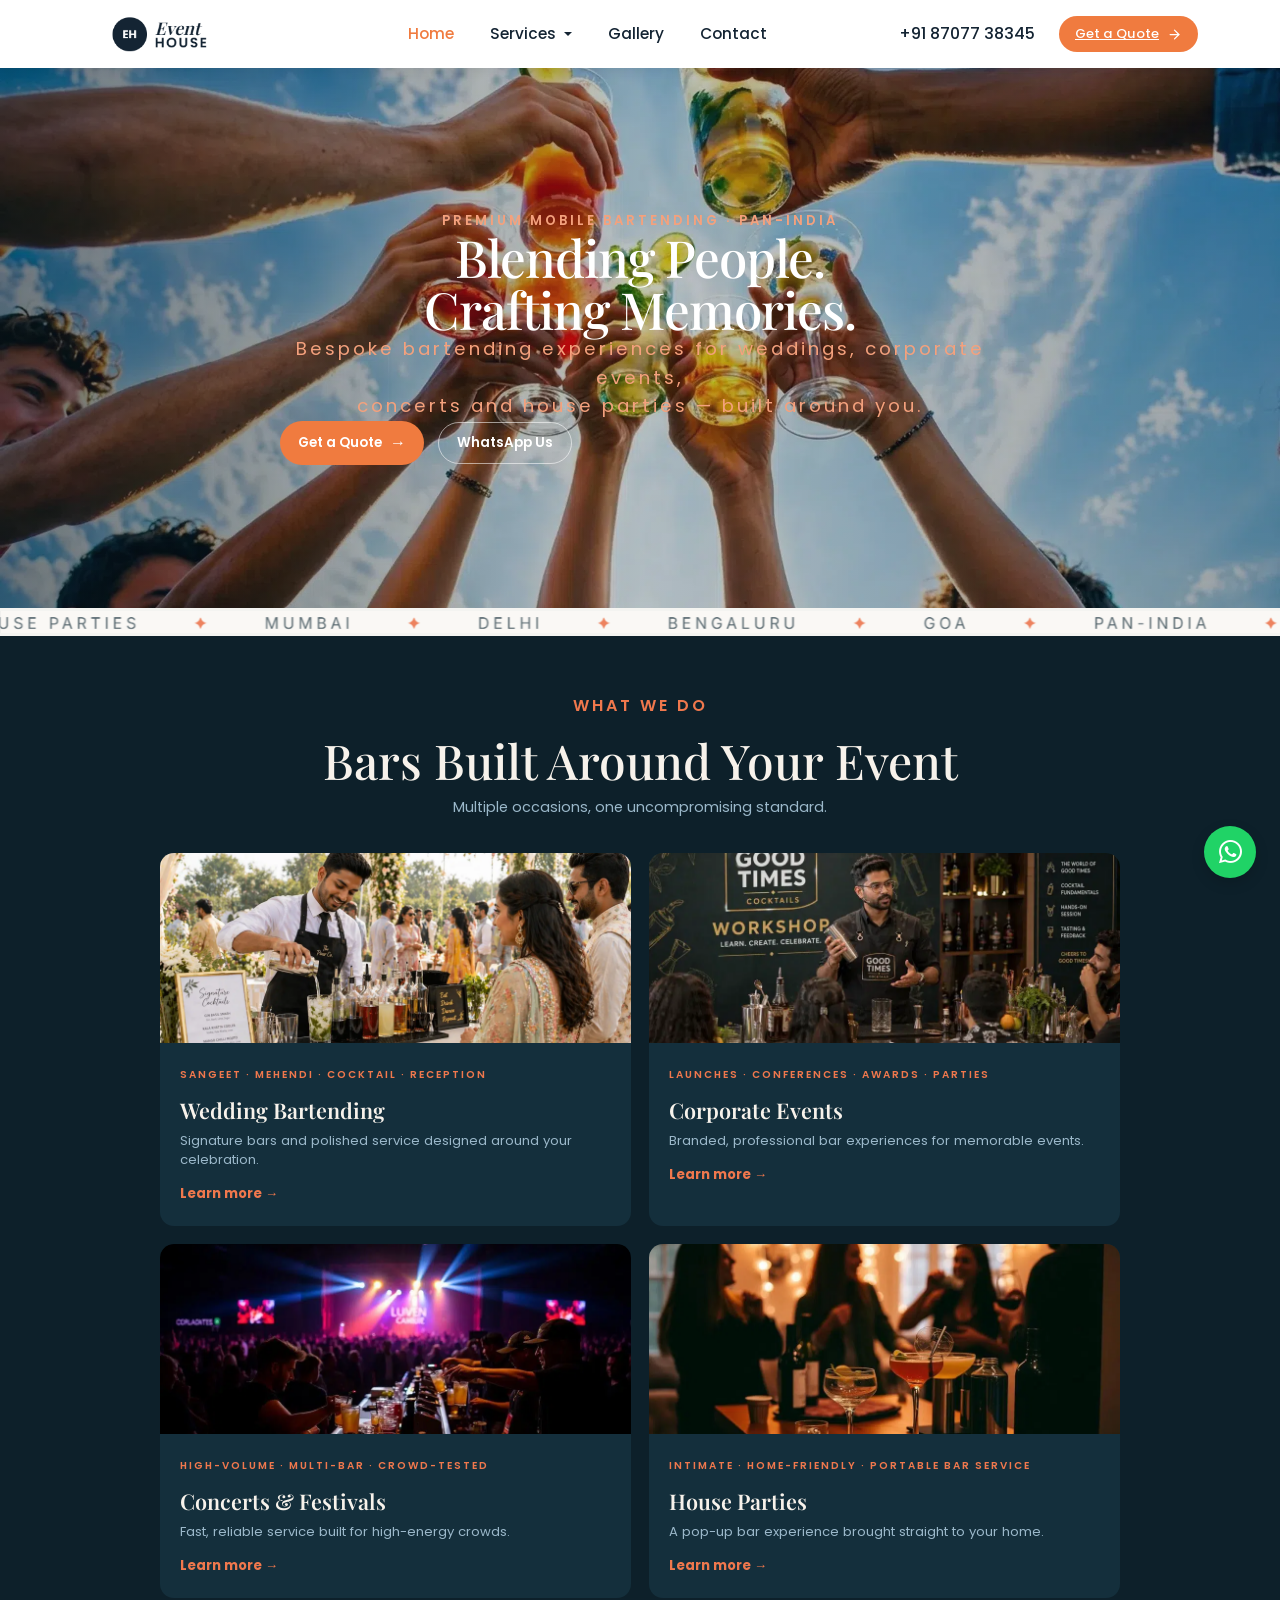
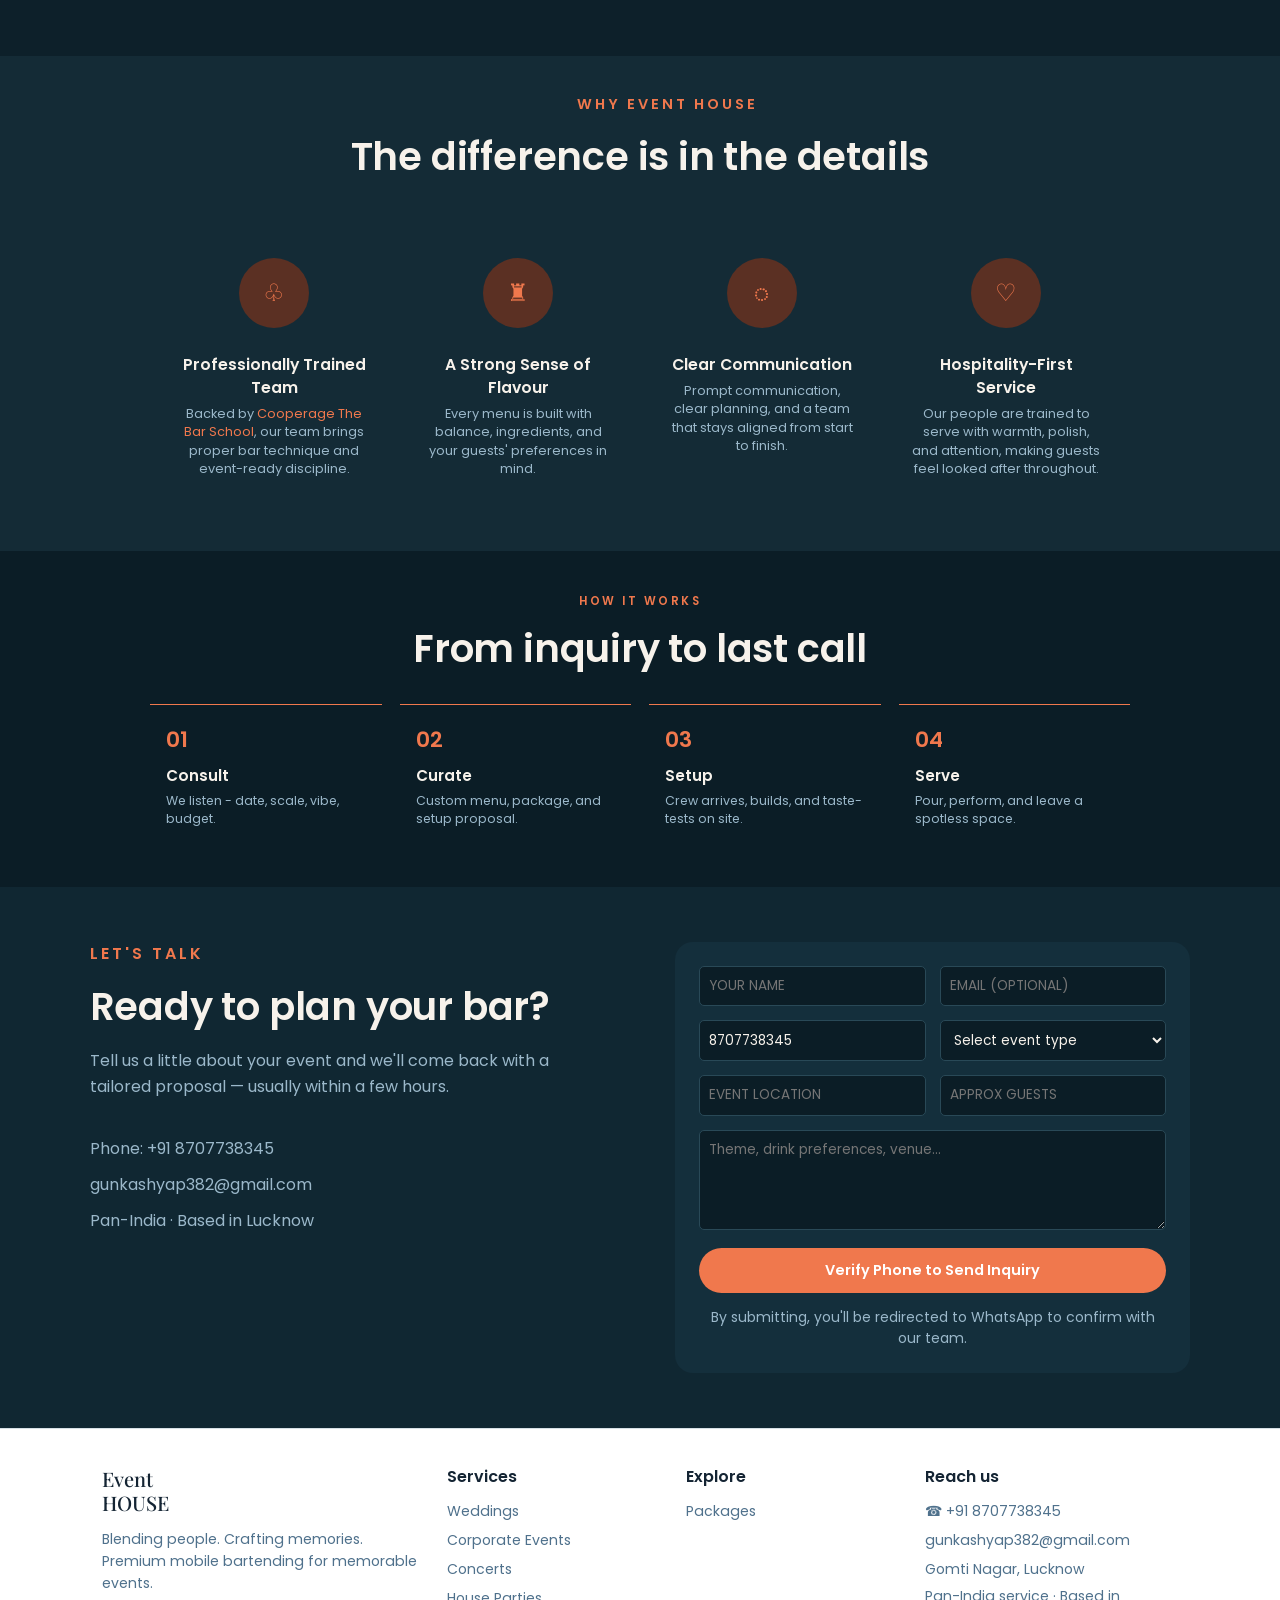
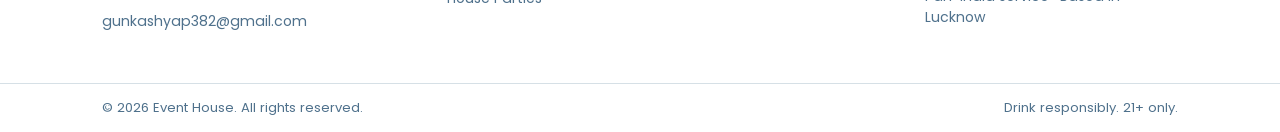
==== index.html @ 81eb00b8 "Event House website with Netlify from" ====
<!DOCTYPE html>
<html lang="en">
<head>
<meta charset="UTF-8">
<meta name="viewport" content="width=device-width, initial-scale=1.0">
<title>Event House - Navbar</title>

<!-- Bootstrap 5 CSS -->
<link href="https://cdnjs.cloudflare.com/ajax/libs/bootstrap/5.3.3/css/bootstrap.min.css" rel="stylesheet">
<!-- Google Fonts: ek italic (Playfair Display) + ek straight (Poppins) -->
<link href="https://fonts.googleapis.com/css2?family=Playfair+Display:ital,wght@1,600&family=Poppins:wght@400;500;600&display=swap" rel="stylesheet">

<!-- Apni CSS file link karein -->
<link rel="stylesheet" href="style.css">
</head>
<body>

<nav class="navbar navbar-expand-lg navbar-light bg-white sticky-top">
  <div class="container">

    <!-- Logo: Event House -->
    <a class="brand-logo" href="#">
      <div class="brand-icon">EH</div>
      <div class="brand-text">
        <span class="word1">Event</span>
        <span class="word2">HOUSE</span>
      </div>
    </a>

    <button class="navbar-toggler" type="button" data-bs-toggle="collapse" data-bs-target="#mainNav">
      <span class="navbar-toggler-icon"></span>
    </button>

    <div class="collapse navbar-collapse" id="mainNav">
      <ul class="navbar-nav mx-auto align-items-lg-center">

        <li class="nav-item">
          <a class="nav-link active-link" href="#">Home</a>
        </li>

        <!-- Services Dropdown -->
        <li class="nav-item dropdown">
          <a class="nav-link dropdown-toggle" href="#" role="button" data-bs-toggle="dropdown">
            Services
          </a>
          <ul class="dropdown-menu">
            <li>
              <a class="dropdown-item" href="weddings.html">
                <span class="title">Weddings</span>
                <span class="sub">Sangeet, Mehendi, Cocktail &amp; Reception bars</span>
              </a>
            </li>
            <li>
              <a class="dropdown-item" href="corporate-events.html">
                <span class="title">Corporate Events</span>
                <span class="sub">Launches, conferences &amp; awards nights</span>
              </a>
            </li>
            <li>
              <a class="dropdown-item" href="concerts.html">
                <span class="title">Concerts &amp; Festivals</span>
                <span class="sub">Multi-bar, high-volume service</span>
              </a>
            </li>
            <li>
              <a class="dropdown-item" href="house-parties.html">
                <span class="title">House Parties</span>
                <span class="sub">Intimate gatherings, home-friendly</span>
              </a>
            </li>
          </ul>
        </li>

    
        <li class="nav-item"><a class="nav-link" href="gallery.html">Gallery</a></li>
        <li class="nav-item"><a class="nav-link" href="contact.html">Contact</a></li>
      </ul>

      <div class="d-flex align-items-center gap-4 mt-3 mt-lg-0">
        <!-- Click to call: number dial hoga -->
        <a href="tel:+918707738345" class="call-btn">
          <span class="icon-circle">
            <svg xmlns="http://www.w3.org/2000/svg" width="16" height="16" viewBox="0 0 24 24" fill="none" stroke="#142433" stroke-width="2" stroke-linecap="round" stroke-linejoin="round">
              <path d="M22 16.92v3a2 2 0 0 1-2.18 2 19.79 19.79 0 0 1-8.63-3.07 19.5 19.5 0 0 1-6-6 19.79 19.79 0 0 1-3.07-8.67A2 2 0 0 1 4.11 2h3a2 2 0 0 1 2 1.72c.127.96.362 1.903.7 2.81a2 2 0 0 1-.45 2.11L8.09 9.91a16 16 0 0 0 6 6l1.27-1.27a2 2 0 0 1 2.11-.45c.907.338 1.85.573 2.81.7A2 2 0 0 1 22 16.92z"/>
            </svg>
          </span>
          <span>+91 87077 38345</span>
        </a>

<a href="contact.html" class="btn-quote">
          Get a Quote
          <svg xmlns="http://www.w3.org/2000/svg" width="15" height="15" viewBox="0 0 24 24" fill="none" stroke="#fff" stroke-width="2" stroke-linecap="round" stroke-linejoin="round">
            <line x1="5" y1="12" x2="19" y2="12"/>
            <polyline points="12 5 19 12 12 19"/>
          </svg>
        </a>
      </div>
    </div>

  </div>
</nav>

<main>
  <section class="hero-section">
    <div class="hero-content">
      <p class="hero-eyebrow">PREMIUM MOBILE BARTENDING · PAN-INDIA</p>
      <h1>Blending People.<br>Crafting Memories.</h1>
      <p class="hero-description">Bespoke bartending experiences for weddings, corporate events,<br class="desktop-break"> concerts and house parties — built around you.</p>
      <div class="hero-actions">
<a href="contact.html" class="hero-btn hero-btn-primary">Get a Quote <span>→</span></a>
        <a href="https://wa.me/918707738345" class="hero-btn hero-btn-secondary">WhatsApp Us</a>
      </div>
    </div>
  </section>
</main>

<style>@keyframes floatingStrip{from{transform:translateX(0)}to{transform:translateX(-35%)}}.uploaded-section{background:#f4f4f1;padding:3px 0;overflow:hidden;white-space:nowrap}.uploaded-section img{display:block;width:max-content;min-width:1700px;height:22px;object-fit:cover;animation:floatingStrip 22s linear infinite}</style>
<section class="why-section"><div class="why-heading"><p>WHY GOODTIMES &amp; CO</p><h2>The difference is in the details</h2></div><div class="why-grid"><div class="why-item"><div class="why-icon">♧</div><h3>Professionally Trained Team</h3><p>Backed by <em>Cooperage The Bar School</em>, our team brings proper bar technique and event-ready discipline.</p></div><div class="why-item"><div class="why-icon">♜</div><h3>A Strong Sense of Flavour</h3><p>Every menu is built with balance, ingredients, and your guests' preferences in mind.</p></div><div class="why-item"><div class="why-icon">◌</div><h3>Clear Communication</h3><p>Prompt communication, clear planning, and a team that stays aligned from start to finish.</p></div><div class="why-item"><div class="why-icon">♡</div><h3>Hospitality-First Service</h3><p>Our people are trained to serve with warmth, polish, and attention, making guests feel looked after throughout.</p></div></div></section>
<section class="uploaded-section"><img src="floating-strip.png" alt="Event locations"></section>
<style>
  .hero-section h1{font-size:clamp(2.6rem,5vw,4.7rem);line-height:1.02;letter-spacing:-1px}
  .section-heading h2{font-size:clamp(2.2rem,4vw,3.4rem);line-height:1.1}
  .service-grid{max-width:960px;gap:22px}
  .service-card img{height:240px}
  .service-copy{padding:20px 22px 24px}
  .service-card h3{font-size:1.55rem;margin:12px 0 8px}
  .service-card p{font-size:.92rem;margin-bottom:12px}
</style>
<style>.services-section{padding:58px 6%}.section-heading{margin-bottom:34px}.section-heading h2{font-size:clamp(2rem,4vw,3rem);margin:12px 0 8px}.section-heading span{font-size:.9rem}.service-grid{max-width:960px;gap:18px}.service-card{border-radius:14px}.service-card:hover{transform:translateY(-5px);box-shadow:0 12px 24px #0005}.service-card img{height:190px}.service-copy{padding:18px 20px 21px}.service-card small{font-size:.64rem;letter-spacing:2px}.service-card h3{font-size:1.35rem;margin:11px 0 7px}.service-card p{font-size:.82rem;line-height:1.45;margin-bottom:12px}.service-card b{font-size:.82rem}@media(max-width:700px){.services-section{padding:44px 6%}.section-heading{margin-bottom:25px}.service-grid{grid-template-columns:1fr;gap:14px}.service-card img{height:150px}.service-copy{padding:16px 18px 18px}.service-card h3{font-size:1.25rem}}</style>

<section class="services-section" id="services">
  <div class="section-heading"><p>WHAT WE DO</p><h2>Bars Built Around Your Event</h2><span>Multiple occasions, one uncompromising standard.</span></div>
  <div class="service-grid">
    <a class="service-card" href="weddings.html"><img src="hero-image-homepage.webp" alt="Wedding bartending"><div class="service-copy"><small>SANGEET · MEHENDI · COCKTAIL · RECEPTION</small><h3>Wedding Bartending</h3><p>Signature bars and polished service designed around your celebration.</p><b>Learn more →</b></div></a>
    <a class="service-card" href="corporate-events.html"><img src="hero-image.webp" alt="Corporate event bartending"><div class="service-copy"><small>LAUNCHES · CONFERENCES · AWARDS · PARTIES</small><h3>Corporate Events</h3><p>Branded, professional bar experiences for memorable events.</p><b>Learn more →</b></div></a>
    <a class="service-card" href="concerts.html"><img src="hero-image-homepage.webp" alt="Concert bartending"><div class="service-copy"><small>HIGH-VOLUME · MULTI-BAR · CROWD-TESTED</small><h3>Concerts &amp; Festivals</h3><p>Fast, reliable service built for high-energy crowds.</p><b>Learn more →</b></div></a>
    <a class="service-card" href="house-parties.html"><img src="hero-image.webp" alt="House party bar"><div class="service-copy"><small>INTIMATE · HOME-FRIENDLY · PORTABLE BAR SERVICE</small><h3>House Parties</h3><p>A pop-up bar experience brought straight to your home.</p><b>Learn more →</b></div></a>
  </div>
</section>

<section class="why-section why-after-cards"><div class="why-heading"><p>WHY GOODTIMES &amp; CO</p><h2>The difference is in the details</h2></div><div class="why-grid"><div class="why-item"><div class="why-icon">♧</div><h3>Professionally Trained Team</h3><p>Backed by <em>Cooperage The Bar School</em>, our team brings proper bar technique and event-ready discipline.</p></div><div class="why-item"><div class="why-icon">♜</div><h3>A Strong Sense of Flavour</h3><p>Every menu is built with balance, ingredients, and your guests' preferences in mind.</p></div><div class="why-item"><div class="why-icon">◌</div><h3>Clear Communication</h3><p>Prompt communication, clear planning, and a team that stays aligned from start to finish.</p></div><div class="why-item"><div class="why-icon">♡</div><h3>Hospitality-First Service</h3><p>Our people are trained to serve with warmth, polish, and attention, making guests feel looked after throughout.</p></div></div></section>
<style>
  .why-section{background:#142b36;color:#f7f2eb;padding:80px 7%}.why-heading{text-align:center}.why-heading p{color:#f0784d;letter-spacing:3px;font-weight:600}.why-heading h2{font:600 clamp(2rem,4vw,3.4rem) 'Playfair Display',serif;margin:18px 0 60px}.why-grid{max-width:1150px;margin:auto;display:grid;grid-template-columns:repeat(4,1fr);gap:30px;text-align:center}.why-icon{width:70px;height:70px;margin:0 auto 25px;border-radius:50%;background:#5b3023;color:#f0784d;display:grid;place-items:center;font-size:28px}.why-item h3{font:600 1.35rem 'Playfair Display',serif}.why-item p{color:#9bb8ca;line-height:1.55}.why-item em{color:#f0784d;font-style:normal}.why-section:first-of-type{display:none}@media(max-width:800px){.why-grid{grid-template-columns:repeat(2,1fr)} }@media(max-width:500px){.why-grid{grid-template-columns:1fr}.why-section{padding:60px 6%}}
</style>
<section class="process-section"><div class="process-heading"><p>HOW IT WORKS</p><h2>From inquiry to last call</h2></div><div class="process-grid"><div class="process-item"><span>01</span><h3>Consult</h3><p>We listen - date, scale, vibe, budget.</p></div><div class="process-item"><span>02</span><h3>Curate</h3><p>Custom menu, package, and setup proposal.</p></div><div class="process-item"><span>03</span><h3>Setup</h3><p>Crew arrives, builds, and taste-tests on site.</p></div><div class="process-item"><span>04</span><h3>Serve</h3><p>Pour, perform, and leave a spotless space.</p></div></div></section>
<section class="plan-section"><div class="plan-copy"><p>LET'S TALK</p><h2>Ready to plan your bar?</h2><span>Tell us a little about your event and we'll come back with a tailored proposal — usually within a few hours.</span><div class="plan-details"><a href="tel:+918707738345">Phone: +91 8707738345</a><a href="mailto:gunkashyao382@gmail.com">Email: gunkashyao382@gmail.com</a><span>Pan-India · Based in Lucknow</span></div></div><form class="plan-form"><div class="plan-fields"><input placeholder="YOUR NAME"><input type="email" placeholder="EMAIL (OPTIONAL)"><input value="8707738345" placeholder="PHONE"><select><option>Select event type</option><option>Wedding</option><option>Corporate Event</option><option>House Party</option></select><input placeholder="EVENT LOCATION"><input placeholder="APPROX GUESTS"><textarea placeholder="Theme, drink preferences, venue..."></textarea></div><button type="button">Verify Phone to Send Inquiry</button><small>By submitting, you'll be redirected to WhatsApp to confirm with our team.</small></form></section>
<style>
.plan-section{background:#102732;color:#f7f2eb;padding:70px 8%;display:grid;grid-template-columns:1fr 1fr;gap:70px}.plan-copy>p{color:#f0784d;letter-spacing:3px;font-weight:600}.plan-copy h2{font:600 clamp(2rem,4vw,3.5rem) 'Poppins',sans-serif;margin:18px 0}.plan-copy>span{display:block;color:#9bb8ca;line-height:1.6;max-width:560px}.plan-details{display:grid;gap:12px;margin-top:38px}.plan-details a,.plan-details span{color:#9bb8ca;text-decoration:none}.plan-form{background:#142f3c;border-radius:18px;padding:32px}.plan-fields{display:grid;grid-template-columns:1fr 1fr;gap:14px}.plan-form input,.plan-form select,.plan-form textarea{width:100%;border:1px solid #294957;background:#0b1d26;color:#f7f2eb;border-radius:5px;padding:12px;font:inherit;font-size:.9rem}.plan-form textarea{grid-column:1/-1;min-height:100px}.plan-form button{width:100%;border:0;border-radius:28px;background:#f0784d;color:#fff;padding:14px;margin-top:18px;font-weight:600}.plan-form small{display:block;text-align:center;color:#9bb8ca;margin-top:14px}@media(max-width:800px){.plan-section{grid-template-columns:1fr;gap:35px;padding:55px 6%}}@media(max-width:500px){.plan-fields{grid-template-columns:1fr}.plan-form textarea{grid-column:auto}}
</style>
<footer class="main-footer"><div><h3>Event<br>HOUSE</h3><p>Blending people. Crafting memories.<br>Premium mobile bartending for memorable events.</p><a href="mailto:gunkashyao382@gmail.com">gunkashyao382@gmail.com</a></div><div><h4>Services</h4><a href="weddings.html">Weddings</a><a href="corporate-events.html">Corporate Events</a><a href="concerts.html">Concerts</a><a href="house-parties.html">House Parties</a></div><div><h4>Explore</h4><a href="index.html#services">Packages</a><a href="contact.html">FAQ</a><a href="contact.html">Contact</a></div><div><h4>Reach us</h4><a href="tel:+918707738345">☎ +91 8707738345</a><a href="mailto:gunkashyao382@gmail.com">✉ gunkashyao382@gmail.com</a><p>Pan-India service · Based in Lucknow</p></div></footer><div class="footer-bottom"><span>© 2026 Event House. All rights reserved.</span><span>Drink responsibly. 21+ only.</span></div>
<style>.main-footer{display:grid;grid-template-columns:1.5fr 1fr 1fr 1.2fr;gap:40px;padding:55px 8%;background:#fff;color:#142433}.main-footer h3,.main-footer h4{font-family:'Playfair Display',serif;margin:0 0 14px}.main-footer h3{font-size:1.6rem}.main-footer h4{font-size:1.35rem}.main-footer p{color:#4f718c;line-height:1.55}.main-footer a{display:block;color:#4f718c;text-decoration:none;margin:8px 0}.main-footer a:hover{color:#f0784d}.footer-bottom{display:flex;justify-content:space-between;padding:20px 8%;border-top:1px solid #d6e0e6;background:#fff;color:#4f718c}@media(max-width:700px){.main-footer{grid-template-columns:1fr 1fr;padding:40px 6%}.footer-bottom{display:block;padding:18px 6%}.footer-bottom span{display:block;margin:6px 0}}
</style>
<script>
  const cardImages = ['wedding-cover.webp','coporate-cover.webp','service-concerts.jpg','service-house.jpg'];
  document.querySelectorAll('.service-card img').forEach((image, index) => image.src = cardImages[index]);
  const address = document.querySelector('.main-footer>div:last-child p');
  if (address) { address.style.cursor = 'pointer'; address.title = 'Open in Google Maps'; address.addEventListener('click', () => window.open('https://www.google.com/maps/search/?api=1&query=Gomti+Nagar+Lucknow', '_blank')); }
  document.querySelectorAll('a[href^="mailto:"]').forEach(link => { link.href = 'mailto:gunkashyap382@gmail.com'; link.textContent = 'gunkashyap382@gmail.com'; });
</script>

<!-- Bootstrap JS -->
<script src="https://cdnjs.cloudflare.com/ajax/libs/bootstrap/5.3.3/js/bootstrap.bundle.min.js"></script>

<a class="floating-whatsapp" href="https://wa.me/918707738345" target="_blank" rel="noopener" aria-label="Chat with us on WhatsApp"><i class="bi bi-whatsapp"></i></a>
<style>.why-after-cards{padding:38px 6%!important}.why-after-cards .why-heading{margin-bottom:28px}.why-after-cards .why-heading h2{font-size:clamp(1.8rem,3vw,2.5rem)!important}.why-after-cards .why-grid{max-width:960px;gap:16px}.why-after-cards .why-item{padding:18px}.why-after-cards .why-item h3{font-size:.98rem!important;margin:10px 0 6px}.why-after-cards .why-item p{font-size:.8rem!important;line-height:1.45}.why-after-cards .why-icon{font-size:1.5rem}@media(max-width:700px){.why-after-cards{padding:30px 6%!important}.why-after-cards .why-grid{grid-template-columns:1fr 1fr;gap:12px}}@media(max-width:480px){.why-after-cards .why-grid{grid-template-columns:1fr}}</style>
<style>.process-section{padding:42px 6%!important}.process-heading h2{font-size:clamp(1.7rem,3vw,2.4rem)!important;margin:10px 0 32px!important}.process-heading p{font-size:.72rem!important;letter-spacing:2.5px}.process-grid{max-width:980px;gap:18px}.process-item{padding:18px 16px;border-top-width:1px}.process-item span{font-size:1.35rem}.process-item h3{font-size:.95rem;margin:8px 0 5px}.process-item p{font-size:.78rem;line-height:1.4}@media(max-width:800px){.process-section{padding:36px 6%!important}.process-grid{grid-template-columns:repeat(2,1fr);gap:14px}}@media(max-width:480px){.process-grid{grid-template-columns:1fr}.process-item{padding:15px 14px}}</style>
</body>
</html>
---- style.css ----
@import url("https://cdn.jsdelivr.net/npm/bootstrap-icons@1.13.1/font/bootstrap-icons.min.css");
.floating-whatsapp{position:fixed;right:24px;bottom:22px;z-index:50;width:52px;height:52px;display:flex;align-items:center;justify-content:center;border-radius:50%;background:#20d366;color:#fff;text-decoration:none;font-size:23px;box-shadow:0 5px 14px rgba(0,0,0,.16);transition:transform .2s,background .2s,box-shadow .2s}.floating-whatsapp:hover{background:#16b957;color:#fff;transform:translateY(-2px) scale(1.03);box-shadow:0 8px 17px rgba(0,0,0,.21)}
@media(max-width:600px){.floating-whatsapp{right:16px;bottom:16px;width:44px;height:44px;font-size:19px}}
.hero{height:50vh!important;min-height:320px!important}.hero img{width:100%;height:100%;object-fit:cover}.hero-content h1{font-size:clamp(2rem,4vw,3.4rem)!important}.hero-content span{max-width:620px;font-size:.95rem;line-height:1.5}.hero .btn{padding:10px 18px;margin-top:16px;font-size:.82rem;transition:transform .2s,background .2s,box-shadow .2s}.hero .btn:hover{transform:translateY(-2px)}.hero .primary:hover{background:#d9672c;box-shadow:0 6px 14px #0004}.hero .secondary:hover{background:#fff;color:#142433}
@media(max-width:700px){.hero{height:50vh!important;min-height:290px!important}.hero-content{padding:18px}.hero-content h1{font-size:clamp(1.9rem,9vw,2.6rem)!important}.hero-content span{max-width:340px;font-size:.82rem;line-height:1.4}.hero .btn{padding:9px 14px;font-size:.76rem;margin-top:12px}}
.hero{position:relative;overflow:hidden;color:#fff;background:#09181e}.hero img{display:block;width:100%;height:100%;object-fit:cover;object-position:center}.hero::after{content:"";position:absolute;inset:0;background:#0714188a}.hero-content{position:absolute;z-index:1;inset:0;display:grid;place-content:center;text-align:center;padding:24px}.hero-content h1{margin:10px 0;font:500 clamp(2.2rem,4.5vw,3.7rem) 'Playfair Display',serif}.hero-content p{margin:0;color:#f4a17d;letter-spacing:3px}.hero-content span{display:block;max-width:650px;margin:auto;font-size:1rem;line-height:1.5}.section{padding:50px 6%;scroll-margin-top:76px}.heading{text-align:center;margin-bottom:28px}.heading p{margin:0;color:#f0784d;letter-spacing:3px;font-size:.75rem}.heading h2{margin:8px 0;font:600 clamp(1.7rem,3vw,2.3rem) 'Poppins',sans-serif}.grid{max-width:1060px;margin:auto;display:grid;grid-template-columns:repeat(3,1fr);gap:18px}.card{padding:22px;background:#fff;border:1px solid #d6e0e6;border-radius:14px;transition:transform .2s,box-shadow .2s}.card:hover{transform:translateY(-4px);box-shadow:0 10px 22px #1424331c}.card h3{margin:0 0 12px;font:600 1.1rem 'Poppins',sans-serif}.card strong{font:500 1.5rem 'Poppins',sans-serif}.card li{color:#4f718c;margin:10px 0;font-size:.84rem}.card .enquire{display:block;margin-top:18px;padding:10px;text-align:center;border-radius:50px;background:#142433;color:#fff;font-size:.82rem}.card .enquire:hover{background:#f0784d;color:#fff}.featured{background:#142f3c;color:#fff}.featured li{color:#e0eaed}.featured .enquire{background:#f0784d}.faq{background:#fbfaf8}.faq-list{max-width:880px;margin:auto}.faq-item{border-top:1px solid #d6e0e6}.faq-item:last-child{border-bottom:1px solid #d6e0e6}.question{width:100%;display:flex;justify-content:space-between;padding:15px 0;border:0;background:none;font:500 .9rem 'Poppins',sans-serif;text-align:left;cursor:pointer}.question b{color:#f0784d}.answer{display:none;padding:0 0 14px;color:#4f718c;font-size:.82rem}.faq-item.open .answer{display:block}.inquiry{padding:48px 6%;background:#142f3c;color:#fff;text-align:center}.inquiry h2{margin:8px 0;font:600 clamp(1.8rem,3.5vw,2.5rem) 'Poppins',sans-serif}.inquiry>p{color:#c6d6dc;font-size:.86rem}.form{max-width:860px;margin:24px auto 0;padding:24px;background:#fbfaf8;border-radius:14px;color:#142433;display:grid;grid-template-columns:1fr 1fr;gap:13px;text-align:left}.form label{display:grid;gap:5px;color:#4f718c;font-size:.7rem;letter-spacing:.7px;text-transform:uppercase}.form input,.form select,.form textarea{padding:10px;border:1px solid #d6e0e6;border-radius:5px;font:400 .84rem 'Poppins',sans-serif}.form textarea,.form button,.form small{grid-column:1/-1}.form textarea{min-height:75px}.form button{border:0;border-radius:50px;background:#f0784d;color:#fff;padding:11px;font-weight:600;cursor:pointer}.form button:hover{background:#d9672c}.form small{text-align:center;color:#4f718c;font-size:.7rem}footer{padding:30px 7% 14px;display:grid;grid-template-columns:1.3fr 1fr 1fr 1.2fr;gap:22px;background:#fff;border-top:1px solid #d6e0e6;color:#4f718c;font-size:.8rem}footer h3,footer h4{color:#142433;margin:0 0 8px}footer a{display:block;margin:0 0 6px;color:#4f718c;text-decoration:none}footer a:hover{color:#f0784d}@media(max-width:700px){.grid{grid-template-columns:1fr}.form{grid-template-columns:1fr;padding:18px}.form textarea,.form button,.form small{grid-column:auto}footer{grid-template-columns:1fr 1fr;padding:25px 6% 12px}}@media(max-width:430px){footer{grid-template-columns:1fr}}
:root {
    --orange: #F07B3F;
    --dark: #142433;
    --muted: #6b7280;
}

body {
    font-family: 'Poppins', sans-serif;
    background: #fff;
}

/* ===== Logo ===== */
.brand-logo {
    display: flex;
    align-items: center;
    gap: 10px;
    text-decoration: none;
}

.brand-icon {
    width: 42px;
    height: 42px;
    border-radius: 50%;
    background: var(--dark);
    display: flex;
    align-items: center;
    justify-content: center;
    color: #fff;
    font-family: 'Poppins', sans-serif;
    font-weight: 600;
    font-size: 14px;
}

.brand-text {
    display: flex;
    flex-direction: column;
    line-height: 1.05;
}

.brand-text .word1 {
    font-family: 'Playfair Display', serif;
    font-style: italic;
    font-weight: 600;
    font-size: 1.35rem;
    color: var(--dark);
}

.brand-text .word2 {
    font-family: 'Poppins', sans-serif;
    font-weight: 600;
    font-size: 1.05rem;
    letter-spacing: 2px;
    color: var(--dark);
    margin-top: -2px;
}

/* ===== Navbar ===== */
.navbar {
    padding: 5px 0;
    box-shadow: 0 2px 12px rgba(0, 0, 0, 0.06);
}

.navbar .nav-link {
    color: var(--dark) !important;
    font-weight: 500;
    font-size: 0.96rem;
    padding: 7px 14px !important;
    cursor: pointer;
}

.navbar .nav-link.active-link {
    color: var(--orange) !important;
}

.navbar .nav-link:hover {
    color: var(--orange) !important;
}

/* ===== Dropdown ===== */
.dropdown-menu {
    border: none;
    box-shadow: 0 10px 30px rgba(0, 0, 0, 0.12);
    border-radius: 10px;
    padding: 14px 0;
    margin-top: 6px !important;
}

.dropdown-item {
    padding: 10px 22px;
    cursor: pointer;
    transition: 0.15s ease;
}

.dropdown-item .title {
    font-weight: 600;
    color: var(--dark);
    font-size: 0.96rem;
    display: block;
}

.dropdown-item .sub {
    font-size: 0.8rem;
    color: var(--muted);
    display: block;
}

/* Orange highlight on hover / focus / active - point krne pe orange ho jaye */
.dropdown-item:hover,
.dropdown-item:focus,
.dropdown-item.active {
    background-color: rgba(240, 123, 63, 0.08);
}

.dropdown-item:hover .title,
.dropdown-item:focus .title,
.dropdown-item.active .title {
    color: var(--orange);
}

/* ===== Phone (click to call) ===== */
.call-btn {
    display: flex;
    align-items: center;
    gap: 8px;
    text-decoration: none;
    color: var(--dark);
    font-weight: 500;
    cursor: pointer;
}

.call-btn .icon-circle {
    width: 38px;
    height: 38px;
    border-radius: 50%;
    border: 1.5px solid var(--dark);
    display: flex;
    align-items: center;
    justify-content: center;
    transition: 0.2s ease;
}

.call-btn:hover .icon-circle {
    background: var(--orange);
    border-color: var(--orange);
}

.call-btn:hover .icon-circle svg {
    stroke: #fff;
}

.call-btn:hover {
    color: var(--orange);
}

/* ===== Get a Quote button ===== */
.btn-quote {
    background: var(--orange);
    color: #fff;
    font-weight: 500;
    padding: 10px 22px;
    border-radius: 30px;
    border: none;
    display: flex;
    align-items: center;
    gap: 8px;
    white-space: nowrap;
}

.btn-quote:hover {
    background: #d9672c;
    color: #fff;
}

@media (max-width: 991px) {
    .brand-text .word1 {
        font-size: 1.15rem;
    }
}

.hero-section {
    width: 100%;
    height: 60vh;
    position: relative;
    display: flex;
    align-items: center;
    overflow: hidden;
    color: #fff;
    background: #273d4a url('hero-image-homepage.webp') center/cover no-repeat
}

.hero-section::before {
    content: "";
    position: absolute;
    inset: 0;
    background: linear-gradient(90deg, rgba(8, 25, 35, .58), rgba(8, 25, 35, .25), rgba(8, 25, 35, .4))
}

.hero-content {
    position: relative;
    z-index: 1;
    width: min(100% - 32px, 980px);
    margin: auto;
    padding: 42px 0
}

.hero-eyebrow {
    margin: 0 0 24px;
    font-size: .82rem;
    font-weight: 600;
    letter-spacing: 3px;
    color: rgba(255, 255, 255, .82)
}

.hero-section h1 {
    margin: 0;
    font-family: 'Playfair Display', serif;
    font-size: clamp(3.4rem, 7vw, 6.2rem);
    line-height: .98;
    letter-spacing: -2px
}

.hero-description {
    margin: 28px 0 40px;
    max-width: 720px;
    font-size: 1.15rem;
    line-height: 1.55;
    color: rgba(255, 255, 255, .9)
}

.hero-actions {
    display: flex;
    gap: 14px;
    align-items: center
}

.hero-btn {
    display: inline-flex;
    align-items: center;
    gap: 14px;
    padding: 16px 28px;
    border-radius: 32px;
    text-decoration: none;
    font-weight: 600;
    transition: .2s
}

.hero-btn-primary {
    background: var(--orange);
    color: #fff
}

.hero-btn-primary:hover {
    background: #d9672c;
    color: #fff
}

.hero-btn-secondary {
    border: 1px solid rgba(255, 255, 255, .55);
    color: #fff
}

.hero-btn-secondary:hover {
    background: #fff;
    color: var(--dark)
}

.hero-btn{padding:10px 18px;gap:8px;border-radius:24px;font-size:.84rem}.hero-btn:hover{transform:translateY(-1px);box-shadow:0 6px 14px rgba(0,0,0,.18)}.btn-quote{padding:8px 16px;font-size:.82rem}

@media (max-width:575px) {
    .hero-section {
        height: 100vh
    }

    .hero-section h1 {
        font-size: 3.2rem;
        letter-spacing: -1px
    }

    .hero-description {
        font-size: 1rem
    }

    .desktop-break {
        display: none
    }

    .hero-actions {
        flex-wrap: wrap
    }

    .hero-btn {
        padding: 14px 22px
    }
}

.services-section,
.site-footer {
    background: #0d202a;
    color: #f7f2eb
}

.services-section {
    padding: 90px 7%
}

.section-heading {
    text-align: center;
    margin-bottom: 62px
}

.section-heading p,
.service-card small {
    color: #f0784d;
    letter-spacing: 3px;
    font-weight: 600
}

.section-heading h2 {
    font-family: 'Playfair Display', serif;
    font-size: clamp(2.6rem, 5vw, 4rem);
    margin: 18px 0 12px
}

.section-heading span {
    color: #9bb8ca;
    font-size: 1.1rem
}

.service-grid {
    max-width: 1100px;
    margin: auto;
    display: grid;
    grid-template-columns: repeat(2, 1fr);
    gap: 30px
}

.service-card {
    background: #142f3c;
    border-radius: 20px;
    overflow: hidden;
    text-decoration: none;
    color: inherit;
    transition: transform .25s, box-shadow .25s
}

.service-card:hover {
    transform: translateY(-9px);
    box-shadow: 0 20px 40px #0006;
    color: inherit
}

.service-card img {
    width: 100%;
    height: 300px;
    display: block;
    object-fit: cover
}

.service-copy {
    padding: 28px 30px 32px
}

.service-card small {
    font-size: .75rem
}

.service-card h3 {
    font: 600 1.8rem 'Playfair Display', serif;
    margin: 16px 0 10px
}

.service-card p {
    color: #9bb8ca;
    line-height: 1.6;
    margin-bottom: 18px
}

.service-card b {
    color: #f0784d
}

.site-footer {
    display: flex;
    justify-content: space-between;
    padding: 60px 8%;
    border-top: 1px solid #294350
}

.site-footer h3,
.site-footer h4 {
    font-family: 'Playfair Display', serif;
    font-size: 1.8rem;
    margin: 0 0 15px
}

.site-footer p {
    color: #9bb8ca
}

.site-footer a {
    color: #9bb8ca;
    text-decoration: none
}

.site-footer a:hover {
    color: #f0784d
}

@media(max-width:700px) {
    .service-grid {
        grid-template-columns: 1fr
    }

    .services-section {
        padding: 65px 5%
    }

    .service-card img {
        height: 240px
    }

    .site-footer {
        display: block
    }

    .site-footer>div+div {
        margin-top: 35px
    }
}
.card.featured{background:#142f3c!important;color:#fff!important;border-color:#142f3c!important}.card.featured h3,.card.featured p,.card.featured strong{color:#fff!important}.card.featured li{color:#e0eaed!important}.card.featured .enquire{background:#f0784d!important;color:#fff!important}

/* Corporate page finishing adjustments */
body:has(.corporate-inquiry) .hero-content h1{font-size:clamp(1.8rem,3.2vw,2.7rem)!important;line-height:1.15}
body:has(.corporate-inquiry) .heading h2{font-size:clamp(1.4rem,2.4vw,2rem)!important}
body:has(.corporate-inquiry) .corporate-inquiry{padding:52px 6% 56px!important;margin-top:20px}
body:has(.corporate-inquiry) .corporate-inquiry h2{font-size:clamp(1.65rem,3vw,2.35rem)!important;line-height:1.2}
body:has(.corporate-inquiry) .corporate-inquiry>p:first-child{color:#f0784d!important;letter-spacing:3px;font-weight:600}
body:has(.corporate-inquiry) .hero{height:58vh!important;min-height:360px!important}
body:has(.corporate-inquiry) .card .enquire{transition:background .2s ease,transform .2s ease,box-shadow .2s ease;cursor:pointer}
body:has(.corporate-inquiry) .card .enquire:hover,
body:has(.corporate-inquiry) .card .enquire:focus-visible{background:#f0784d!important;color:#fff;transform:translateY(-2px);box-shadow:0 8px 18px #f0784d55;outline:none}
@media(max-width:700px){body:has(.corporate-inquiry) .hero{height:52vh!important;min-height:320px!important}}
body:has(.corporate-inquiry) footer{padding:24px 7%!important;grid-template-columns:1.35fr 1fr 1fr 1.2fr!important;gap:20px!important;font-size:.82rem!important}
body:has(.corporate-inquiry) footer h3,body:has(.corporate-inquiry) footer h4{font-size:.95rem!important}
body:has(.corporate-inquiry) footer p,body:has(.corporate-inquiry) footer a{line-height:1.45!important;margin-bottom:4px}
@media(max-width:700px){body:has(.corporate-inquiry) footer{grid-template-columns:1fr 1fr!important;padding:22px 6%!important}}
@media(max-width:430px){body:has(.corporate-inquiry) footer{grid-template-columns:1fr!important}}

.contact-info .info-icon{font-size:0}.contact-info .info-icon::before{font-family:"bootstrap-icons";font-size:22px;color:var(--orange)}
.contact-info .info-card:nth-child(1) .info-icon::before{content:"\\f4e7"}.contact-info .info-card:nth-child(2) .info-icon::before{content:"\\f618"}.contact-info .info-card:nth-child(3) .info-icon::before{content:"\\f32f"}.contact-info .info-card:nth-child(4) .info-icon::before{content:"\\f3e8"}
.contact-nav .call-btn,.navbar .call-btn{font-size:0}.contact-nav .call-btn span:last-child,.navbar .call-btn span:last-child{font-size:.9rem}.contact-nav .call-btn .icon-circle,.navbar .call-btn .icon-circle{font-size:0}.contact-nav .call-btn .icon-circle svg,.navbar .call-btn .icon-circle svg{display:none}.contact-nav .call-btn .icon-circle::before,.navbar .call-btn .icon-circle::before{content:"\\f4e7";font-family:"bootstrap-icons";font-size:16px;color:var(--dark)}
.contact-info .info-icon,.contact-nav .call-btn .icon-circle,.navbar .call-btn .icon-circle{display:none}
.contact-hero h1{font-size:clamp(2rem,4vw,3.2rem)!important;line-height:1.15;font-style:normal}
.why-heading p{font-size:0!important}.why-heading p::after{content:'WHY EVENT HOUSE';font-size:.9rem}
.why-heading h2{font-family:'Poppins',sans-serif!important;font-size:clamp(1.8rem,3vw,2.8rem)!important;font-weight:600!important;letter-spacing:-.5px}.why-item h3{font-family:'Poppins',sans-serif!important;font-size:1.05rem!important;font-weight:600!important}.why-item p{font-family:'Poppins',sans-serif!important;font-size:.9rem!important}
.plan-section,.plan-form,.plan-form input,.plan-form select,.plan-form textarea,.plan-form button{font-family:'Poppins',sans-serif}.plan-copy h2{font-family:'Poppins',sans-serif!important;font-size:clamp(2rem,4vw,3.2rem)!important;font-weight:600!important}.plan-form button{cursor:pointer;transition:background .2s,transform .2s,box-shadow .2s}.plan-form button:hover{background:#d9672c!important;transform:translateY(-2px);box-shadow:0 8px 18px #0004}
.why-heading h2,.process-heading h2,.plan-copy h2{font-family:'Poppins',sans-serif!important;font-size:clamp(1.7rem,3vw,2.5rem)!important;line-height:1.2!important;font-weight:600!important;letter-spacing:-.2px}
.process-section{padding-top:70px!important;padding-bottom:110px!important}
.main-footer{padding:38px 8%!important;gap:28px!important;font-family:'Poppins',sans-serif}.main-footer h3{font-size:1.25rem!important}.main-footer h4{font-family:'Poppins',sans-serif!important;font-size:1rem!important;font-weight:600}.main-footer p,.main-footer a{font-size:.88rem!important;line-height:1.5}.footer-bottom{font-size:.82rem!important;padding:14px 8%!important}
.main-footer a,.plan-details a,.call-btn{cursor:pointer}.main-footer a:hover,.plan-details a:hover,.call-btn:hover{text-decoration:underline}
.main-footer>div:nth-child(3) a[href="contact.html"]{display:none}.main-footer>div:last-child p::before{content:'Gomti Nagar, Lucknow';display:block;color:#4f718c;margin-bottom:5px}
.main-footer>div:last-child p{cursor:pointer;transition:.2s}.main-footer>div:last-child p:hover{color:#f0784d;text-decoration:underline}
.package{transition:transform .22s,box-shadow .22s}.package:hover{transform:translateY(-6px);box-shadow:0 12px 26px #14243322}.package a{cursor:pointer;transition:background .2s,transform .2s}.package a:hover{background:#f0784d!important;color:#fff;transform:translateY(-2px)}
.wedding-packages{padding:60px 7%;background:#f7f6f3}.wedding-package-grid{max-width:1050px;margin:auto;display:grid;grid-template-columns:repeat(3,1fr);gap:22px}.wedding-package{background:#fff;border:1px solid #d6e0e6;border-radius:14px;padding:24px;transition:.22s;display:flex;flex-direction:column}.wedding-package:hover{transform:translateY(-6px);box-shadow:0 12px 24px #14243322}.wedding-package.featured{background:#142f3c;color:#fff}.wedding-package h3{font:500 1.3rem 'Poppins',sans-serif}.wedding-package strong{font-size:1.7rem;margin:10px 0 20px}.wedding-package ul{padding-left:18px;flex:1;color:#4f718c;line-height:1.8;font-size:.9rem}.wedding-package.featured ul{color:#d6e0e6}.wedding-package a{display:block;text-align:center;border-radius:50px;padding:10px;background:#142f3c;color:#fff;text-decoration:none;cursor:pointer;transition:.2s}.wedding-package.featured a{background:#f0784d}.wedding-package a:hover{background:#f0784d;transform:translateY(-2px)}@media(max-width:700px){.wedding-package-grid{grid-template-columns:1fr}}
.corporate-footer{min-height:275px;align-items:start}.corporate-footer>div:first-child strong{display:block;margin-bottom:8px;color:#4f718c;font:600 italic 1.35rem/1.05 'Playfair Display',serif}.corporate-footer>div:first-child p{margin:0 0 22px;line-height:1.7}.corporate-footer>div:first-child a{line-height:1.5}.corporate-footer a:hover{color:#f0784d!important;text-decoration:underline}
.corporate-footer{display:grid;grid-template-columns:1.5fr 1fr 1fr 1.2fr;gap:30px;padding:40px 8%;background:#fff;border-top:1px solid #d6e0e6}.corporate-footer h3,.corporate-footer h4{font:600 1rem 'Poppins',sans-serif}.corporate-footer p,.corporate-footer a{font-size:.88rem;color:#4f718c;line-height:1.7}.corporate-footer a{display:block;text-decoration:none}.corporate-footer a:hover{color:#f0784d;text-decoration:underline}@media(max-width:700px){.corporate-footer{grid-template-columns:1fr 1fr;padding:32px 6%}}@media(max-width:450px){.corporate-footer{grid-template-columns:1fr}}
.wedding-hero{height:70vh!important;width:100%!important}
.corporate-content h1{font-family:'Poppins',sans-serif!important;font-size:clamp(2rem,4vw,3.2rem)!important;font-weight:600!important}.corporate-menu-heading h2{font-family:'Poppins',sans-serif!important;font-size:clamp(1.7rem,3vw,2.4rem)!important;font-weight:600!important}
.menu-link,.corporate-menu-link{display:none!important}
.wedding-footer{display:flex;flex-wrap:wrap;justify-content:center;gap:18px 30px;padding:35px 8%!important;font-family:'Poppins',sans-serif}.wedding-footer a{font-size:.88rem;transition:.2s}.wedding-footer a:hover{transform:translateY(-2px)}@media(max-width:600px){.wedding-footer{display:grid;grid-template-columns:1fr 1fr;text-align:center;padding:28px 6%!important}.wedding-footer a{margin:0}}
.wedding-footer{display:none!important}
.full-footer h3{font-family:'Playfair Display',serif!important;font-size:1.25rem!important;font-style:italic!important;font-weight:600!important;line-height:1.05!important;letter-spacing:.3px}
.brand-logo{width:170px;height:58px;background:url('event-house-logo.png') center/contain no-repeat;display:block}.brand-logo .brand-icon,.brand-logo .brand-text{display:none}
.menu-section .menu-card:nth-child(n+4){display:none}.menu-section .menu-link{cursor:pointer}
.menu-section .menu-link{font-size:0}.menu-section .menu-link::after{content:'See full bar menu →';font-size:.95rem}.menu-heading h2{font-size:clamp(1.8rem,3vw,2.5rem)!important}.wedding-content h1{font-size:clamp(2.2rem,4vw,3.8rem)!important}
.menu-heading{margin-bottom:55px!important}
.faq-section{padding:52px 7%!important}.faq-heading{margin-bottom:28px!important}.faq-heading h2{font-size:clamp(1.8rem,3vw,2.5rem)!important;font-family:'Poppins',sans-serif!important;font-weight:600!important}.faq-question{padding:18px 0!important;font-size:.95rem!important}.faq-answer{font-size:.88rem!important;padding-bottom:16px!important}
.plan-section{padding:55px 7%!important}.plan-heading{margin-bottom:28px!important}.plan-heading h2{font-size:clamp(1.8rem,3vw,2.6rem)!important;font-family:'Poppins',sans-serif!important;font-weight:600!important}.plan-heading span{font-size:.9rem}.plan-form{padding:24px!important}.plan-form input,.plan-form select,.plan-form textarea{font-size:.85rem!important;padding:9px!important}.plan-form button{font-size:.9rem!important;padding:12px!important}
.wedding-page-footer{display:grid;grid-template-columns:1.5fr 1fr 1fr 1.2fr;gap:30px;padding:40px 8%;background:#fff;border-top:1px solid #d6e0e6;color:var(--dark)}
.wedding-page-footer{font-size:.88rem;line-height:1.6}.wedding-page-footer h3,.wedding-page-footer h4{font-size:1rem;font-weight:600}.wedding-page-footer a{color:#4f718c;text-decoration:none}.wedding-page-footer a:hover{color:var(--orange);text-decoration:underline}@media(max-width:700px){.wedding-page-footer{grid-template-columns:1fr 1fr;padding:30px 6%}}@media(max-width:450px){.wedding-page-footer{grid-template-columns:1fr}}
.wedding-footer{display:grid!important;grid-template-columns:1.5fr 1fr 1fr 1.2fr;gap:30px;padding:40px 8%;background:#fff;border-top:1px solid #d6e0e6;font-family:'Poppins',sans-serif}.wedding-footer h3,.wedding-footer h4{font-size:1rem;font-weight:600}.wedding-footer p,.wedding-footer a{font-size:.88rem;color:#4f718c;line-height:1.7}.wedding-footer a{display:block;text-decoration:none}.wedding-footer a:hover{color:#f0784d;text-decoration:underline}@media(max-width:700px){.wedding-footer{grid-template-columns:1fr 1fr;padding:30px 6%}}@media(max-width:450px){.wedding-footer{grid-template-columns:1fr}}
.wedding-packages h2{font-size:clamp(1.7rem,3vw,2.4rem)!important;font-family:'Poppins',sans-serif!important;font-weight:600!important}
.menu-section{scroll-margin-top:70px}.wedding-packages{scroll-margin-top:70px}.menu-link{display:block!important;color:#f0784d!important;text-decoration:none!important;cursor:pointer!important}.menu-link:hover{color:#d9672c!important;text-decoration:underline!important}html{scroll-behavior:smooth}
.wedding-packages{position:relative}.wedding-packages::before{content:"";position:absolute;inset:-1px 0 auto;height:1px;anchor-name:--packages-anchor}
.wedding-packages{scroll-margin-top:90px}
.wedding-packages[id="packages"]{scroll-margin-top:90px}
.wedding-packages{outline:0}
.wedding-content .hero-btn{padding:10px 18px!important;border-radius:50px!important;font-size:.85rem!important}
.why-after-cards{padding-top:35px!important}
.process-section{background:#0b1d26!important}
.process-section{background:#142b36;color:#f7f2eb;padding:35px 7% 70px}.process-heading{text-align:center}.process-heading p{color:#f0784d;letter-spacing:3px;font-size:.85rem;font-weight:600}.process-heading h2{font-family:'Poppins',sans-serif;font-size:clamp(1.8rem,3vw,2.8rem);font-weight:600;margin:14px 0 55px}.process-grid{max-width:1150px;margin:auto;display:grid;grid-template-columns:repeat(4,1fr);gap:40px}.process-item{border-top:2px solid #f0784d;padding-top:28px}.process-item span{color:#f0784d;font:600 1.7rem 'Poppins',sans-serif}.process-item h3{font:600 1.05rem 'Poppins',sans-serif;margin:12px 0 8px}.process-item p{color:#9bb8ca;font-size:.9rem;line-height:1.5;margin:0}@media(max-width:800px){.process-grid{grid-template-columns:repeat(2,1fr);gap:28px}}@media(max-width:500px){.process-grid{grid-template-columns:1fr}.process-section{padding-left:6%;padding-right:6%}}
.navbar .call-btn .icon-circle{display:flex!important}.navbar .call-btn .icon-circle svg{display:block!important}.navbar .call-btn{font-size:inherit!important}.navbar .call-btn span:last-child{font-size:inherit!important}
.navbar .call-btn .icon-circle{display:none!important}.navbar .call-btn{gap:0}

/* Navbar fallback when the optional Bootstrap stylesheet is unavailable. */
.navbar > .container,.navbar > .container-fluid{width:min(1180px,92%);margin:0 auto;display:flex;align-items:center;justify-content:space-between;gap:24px}
.navbar-collapse{display:flex;align-items:center;flex:1}
.navbar-nav{display:flex;align-items:center;justify-content:center;gap:8px;list-style:none;margin:0 auto;padding:0}
.navbar-nav .nav-item{list-style:none}
.navbar .nav-link{display:inline-block;text-decoration:none}
.navbar-toggler{display:none;border:1px solid #d6e0e6;border-radius:8px;background:#fff;padding:8px 10px;cursor:pointer}
.navbar-toggler-icon{display:block;width:20px;height:14px;border-top:2px solid var(--dark);border-bottom:2px solid var(--dark);position:relative}
.navbar-toggler-icon::after{content:"";position:absolute;left:0;right:0;top:5px;border-top:2px solid var(--dark)}
@media(max-width:768px){.navbar > .container,.navbar > .container-fluid{flex-wrap:wrap}.navbar-toggler{display:block}.navbar-collapse{display:none;width:100%;flex-basis:100%}.navbar-collapse.show{display:block}.navbar-nav{flex-direction:column;align-items:stretch;gap:2px;padding:10px 0}.navbar .nav-link{width:100%;padding:10px 0!important}.navbar .call-btn{display:inline-block;margin:4px 0 12px}}
@media(max-width:768px){.navbar-collapse{display:flex;flex-direction:column;align-items:stretch}.navbar-toggler{display:none}}

@media(max-width:768px){.navbar-toggler{display:block!important}.navbar-collapse{display:none!important;width:100%;flex-basis:100%}.navbar-collapse.show{display:flex!important}.navbar-nav{width:100%}.navbar .call-btn{align-self:flex-start}}

@media(max-width:768px){.navbar .dropdown-menu{position:static!important;width:100%;max-width:100%;margin:4px 0 8px!important;padding:8px 0;border-radius:12px;box-sizing:border-box}.navbar .dropdown-item{padding:10px 18px;white-space:normal}.navbar .dropdown-item .title,.navbar .dropdown-item .sub{white-space:normal;overflow-wrap:anywhere;line-height:1.35}.navbar .dropdown-item .title{font-size:.95rem}.navbar .dropdown-item .sub{font-size:.78rem}.navbar .navbar-nav{overflow:visible}.navbar .navbar-collapse{overflow:visible}}

@media(max-width:600px){.main-footer{display:grid!important;grid-template-columns:repeat(2,minmax(0,1fr));gap:24px 18px;padding:30px 7%!important}.main-footer>div{min-width:0}.main-footer>div:first-child{grid-column:1/-1}.main-footer h3{font-size:1.25rem!important;line-height:1.05}.main-footer h4{font-size:.95rem!important;margin-bottom:9px}.main-footer p,.main-footer a{font-size:.8rem!important;line-height:1.55;overflow-wrap:anywhere}.main-footer>div:last-child p{margin-bottom:5px}.footer-bottom{display:block;padding:13px 7%!important;font-size:.75rem!important;line-height:1.7}.footer-bottom span{display:block}}@media(max-width:400px){.main-footer{grid-template-columns:1fr}.main-footer>div:first-child{grid-column:auto}}

/* Compact corporate footer, matching the home page proportions. */
.corporate-footer{
    grid-template-columns:1.35fr 1fr 1fr 1.15fr;
    gap:18px;
    padding:18px 7% 16px;
}

/* Shared gallery/full-menu navigation polish. */
.full-menu-page~.full-footer{margin-top:0}
.corporate-footer h3,.corporate-footer h4{margin:0 0 6px;font-size:.9rem}
.corporate-footer p,.corporate-footer a{margin:0 0 3px;font-size:.78rem;line-height:1.35}
.footer-bottom{padding:8px 7%;font-size:.72rem}
@media(max-width:700px){
    .corporate-footer{grid-template-columns:1fr 1fr;gap:16px;padding:18px 6% 15px}
    .footer-bottom{padding:8px 6%;font-size:.7rem}
}
@media(max-width:450px){
    .corporate-footer{grid-template-columns:1fr;gap:16px}
    .footer-bottom{display:flex;flex-direction:column;gap:4px}
}

/* Concerts & Festivals hero */
.concert-hero{height:calc(100vh - 76px);min-height:520px;max-height:760px;position:relative;overflow:hidden;color:#fff;background:#09181e}
.concert-hero img{width:100%;height:100%;max-width:none;display:block;object-fit:cover;object-position:center center}
.concert-hero::after{content:"";position:absolute;inset:0;background:linear-gradient(90deg,rgba(4,14,20,.7),rgba(4,14,20,.35),rgba(4,14,20,.55))}
.concert-hero-content{position:absolute;z-index:1;inset:0;display:flex;flex-direction:column;align-items:center;justify-content:center;width:min(100% - 48px,980px);margin:auto;padding:48px 0;text-align:center}
.concert-eyebrow{margin:0 0 18px;color:rgba(255,255,255,.82);font-size:.82rem;font-weight:600;letter-spacing:3px}
.concert-hero h1{margin:0;font:500 clamp(3rem,6vw,5.4rem)/1.05 'Playfair Display',serif;letter-spacing:-1px}
.concert-description{max-width:700px;margin:24px auto 30px;font-size:1.15rem;line-height:1.55;color:rgba(255,255,255,.9)}
.concert-hero-actions{display:flex;gap:14px;align-items:center}
.concert-hero .hero-btn{display:inline-flex;align-items:center;gap:14px;padding:16px 28px;border-radius:50px;text-decoration:none;font-weight:600;transition:background .2s,transform .2s,box-shadow .2s}
.concert-hero .hero-btn:hover{transform:translateY(-2px)}
.concert-hero .hero-btn-primary{background:#f0784d;color:#fff}.concert-hero .hero-btn-primary:hover{background:#d9672c;color:#fff;box-shadow:0 8px 18px rgba(0,0,0,.25)}
.concert-hero .hero-btn-secondary{border:1px solid rgba(255,255,255,.6);color:#fff}.concert-hero .hero-btn-secondary:hover{background:#fff;color:#142433}
@media(max-width:700px){.concert-hero{height:calc(100svh - 116px);min-height:500px;max-height:680px}.concert-hero img{object-position:58% center}.concert-hero-content{width:min(100% - 36px,520px);padding:30px 0}.concert-eyebrow{font-size:.7rem;letter-spacing:2px;margin-bottom:14px}.concert-hero h1{font-size:clamp(2.5rem,11vw,4rem);letter-spacing:-.5px}.concert-description{margin:18px 0 24px;font-size:1rem;line-height:1.5}.concert-hero-actions{flex-wrap:wrap;gap:10px}.concert-hero .hero-btn{padding:13px 20px;font-size:.9rem}}
@media(max-width:430px){.concert-hero{height:calc(100svh - 150px);min-height:470px}.concert-hero-content{width:calc(100% - 32px)}.concert-hero h1{font-size:2.55rem}.concert-description{font-size:.92rem}.concert-hero .hero-btn{padding:11px 16px;font-size:.84rem}}

/* Full-screen Concerts hero. */
.concert-hero{width:100%;height:50vh;min-height:0;max-height:none;aspect-ratio:auto}
@media(max-width:700px){.concert-hero{height:50vh;min-height:0;max-height:none}}

.concert-menu{padding:54px 6% 64px;background:#f7f6f3;color:#142433}
.concert-menu-heading{text-align:center;margin:0 auto 34px}.concert-menu-heading .concert-eyebrow{margin-bottom:12px;color:#f0784d}.concert-menu-heading h2{margin:0;font:600 clamp(2rem,4vw,3rem)/1.15 'Poppins',sans-serif;letter-spacing:-.5px}.concert-menu-heading>p:last-child{margin:12px 0 0;color:#4f718c;font-size:.98rem}
.concert-menu-grid{max-width:1060px;margin:auto;display:grid;grid-template-columns:repeat(3,1fr);gap:22px}.concert-menu-card{padding:26px 28px;background:#fff;border:1px solid #d6e0e6;border-radius:14px}.concert-menu-card h3{margin:0 0 18px;font:600 1.2rem 'Poppins',sans-serif;letter-spacing:-.2px}.concert-menu-card ul{list-style:none;padding:0;margin:0;color:#4f718c;font:400 .92rem/1.65 'Poppins',sans-serif}.concert-menu-card li{margin:6px 0}.concert-menu-card li::before{content:'·';margin-right:8px;color:#f0784d;font-weight:700}
@media(max-width:700px){.concert-menu{padding:42px 6% 48px}.concert-menu-heading{margin-bottom:26px}.concert-menu-heading h2{font-size:2.15rem}.concert-menu-heading>p:last-child{font-size:.88rem}.concert-menu-grid{grid-template-columns:1fr;gap:14px}.concert-menu-card{padding:20px 22px}.concert-menu-card h3{font-size:1.2rem;margin-bottom:12px}.concert-menu-card ul{font-size:.86rem}}

/* Refined, compact hero typography and image crop. */
.concert-hero img{object-position:center 45%}
.concert-hero-content{padding:34px 0}
.concert-hero h1{font-size:clamp(2.7rem,5vw,4.5rem);line-height:1.08}
.concert-description{max-width:640px;margin:18px auto 26px;font-size:1rem;line-height:1.5}
@media(max-width:700px){.concert-hero img{object-position:58% center}.concert-hero-content{padding:24px 0}.concert-hero h1{font-size:clamp(2.25rem,10vw,3.3rem);line-height:1.08}.concert-description{max-width:430px;margin:14px auto 20px;font-size:.88rem;line-height:1.45}.concert-hero .hero-btn{padding:11px 18px;font-size:.84rem}}
@media(max-width:430px){.concert-hero h1{font-size:2.2rem}.concert-description{font-size:.82rem;max-width:320px}.concert-hero-content{width:calc(100% - 28px)}}

.concert-packages{padding:58px 6%;background:#fbfaf8;color:#142433}.concert-packages-heading{text-align:center;margin-bottom:34px}.concert-packages-heading .concert-eyebrow{margin-bottom:12px;color:#f0784d}.concert-packages-heading h2{margin:0;font:600 clamp(2rem,4vw,2.8rem)/1.15 'Poppins',sans-serif}.concert-packages-heading>p:last-child{margin:10px 0 0;color:#4f718c;font-size:.92rem}.concert-packages-grid{max-width:1060px;margin:auto;display:grid;grid-template-columns:repeat(3,1fr);gap:22px}.concert-package{display:flex;flex-direction:column;padding:26px 28px;background:#fff;border:1px solid #d6e0e6;border-radius:14px}.concert-package-featured{background:#142f3c;color:#fff;border-color:#142f3c}.concert-package h3{margin:0 0 8px;font:600 1.25rem 'Poppins',sans-serif}.package-label{margin:0;color:#4f718c;font-size:.82rem}.concert-package-featured .package-label{color:#c2d2d8}.concert-package strong{margin:6px 0 22px;font:500 1.8rem 'Poppins',sans-serif}.concert-package ul{flex:1;list-style:none;padding:0;margin:0 0 22px;color:#4f718c;font-size:.86rem;line-height:1.55}.concert-package-featured ul{color:#e0eaed}.concert-package li{margin:9px 0}.concert-package li::before{content:'✓';margin-right:10px;color:#f0784d;font-weight:600}.package-btn{display:block;padding:11px;text-align:center;border-radius:50px;background:#142f3c;color:#fff;text-decoration:none;font-size:.86rem;font-weight:600;transition:background .2s,transform .2s,box-shadow .2s}.concert-package-featured .package-btn{background:#f0784d}.package-btn:hover{background:#f0784d;color:#fff;transform:translateY(-2px);box-shadow:0 7px 15px #14243322}.concert-package-featured .package-btn:hover{background:#d9672c}
@media(max-width:700px){.concert-packages{padding:44px 6%}.concert-packages-heading{margin-bottom:26px}.concert-packages-heading h2{font-size:2rem}.concert-packages-grid{grid-template-columns:1fr;gap:14px}.concert-package{padding:22px}.concert-package h3{font-size:1.12rem}.concert-package strong{font-size:1.55rem;margin-bottom:16px}.concert-package ul{font-size:.82rem}.package-btn{font-size:.82rem}}

/* Compact package section spacing. */
.concert-packages{padding-top:38px;padding-bottom:42px}.concert-packages-heading{margin-bottom:24px}.concert-packages-heading h2{font-size:clamp(1.8rem,3.5vw,2.35rem)}.concert-packages-heading>p:last-child{margin-top:6px;font-size:.84rem}.concert-package{padding:20px 22px}.concert-package h3{font-size:1.1rem}.concert-package strong{font-size:1.55rem;margin:4px 0 14px}.concert-package ul{font-size:.8rem;line-height:1.4;margin-bottom:16px}.concert-package li{margin:6px 0}.package-btn{padding:9px;font-size:.8rem}
@media(max-width:700px){.concert-packages{padding-top:30px;padding-bottom:32px}.concert-packages-heading{margin-bottom:20px}.concert-package{padding:18px}.concert-package strong{margin-bottom:10px}.concert-package ul{margin-bottom:12px}}

.concert-faq{padding:42px 6% 54px;background:#fbfaf8;color:#142433}.concert-faq-heading{text-align:center;margin-bottom:28px}.concert-faq-heading .concert-eyebrow{margin-bottom:10px;color:#f0784d}.concert-faq-heading h2{margin:0;font:600 clamp(1.9rem,3.5vw,2.5rem)/1.15 'Poppins',sans-serif}.concert-faq-list{max-width:880px;margin:auto}.concert-faq details{border-top:1px solid #d6e0e6}.concert-faq details:last-child{border-bottom:1px solid #d6e0e6}.concert-faq summary{display:flex;align-items:center;justify-content:space-between;gap:20px;padding:15px 0;cursor:pointer;list-style:none;font:500 .94rem 'Poppins',sans-serif}.concert-faq summary::-webkit-details-marker{display:none}.concert-faq summary::after{content:'›';color:#f0784d;font-size:1.45rem;line-height:1;transition:transform .2s}.concert-faq details[open] summary::after{transform:rotate(90deg)}.concert-faq details p{margin:0;padding:0 36px 14px 0;color:#4f718c;font-size:.82rem;line-height:1.5}
@media(max-width:700px){.concert-faq{padding:32px 6% 40px}.concert-faq-heading{margin-bottom:20px}.concert-faq-heading h2{font-size:1.9rem}.concert-faq summary{padding:13px 0;font-size:.84rem}.concert-faq details p{font-size:.78rem;padding-bottom:12px}}

.concert-inquiry{padding:44px 6% 52px;background:#142f3c;color:#fff}.concert-inquiry-heading{text-align:center;margin-bottom:24px}.concert-inquiry-heading .concert-eyebrow{margin-bottom:8px;color:#f0784d}.concert-inquiry-heading h2{margin:0;font:600 clamp(1.9rem,3.5vw,2.5rem)/1.15 'Poppins',sans-serif}.concert-inquiry-heading>p:last-child{margin:8px 0 0;color:#c6d6dc;font-size:.86rem}.concert-form{max-width:880px;margin:auto;padding:24px;background:#fbfaf8;border-radius:14px;color:#142433;display:grid;grid-template-columns:1fr 1fr;gap:14px;text-align:left}.concert-form label{display:grid;gap:5px;color:#4f718c;font-size:.72rem;letter-spacing:.8px;text-transform:uppercase}.concert-form input,.concert-form select,.concert-form textarea{width:100%;padding:10px 11px;border:1px solid #d6e0e6;border-radius:5px;background:#fff;color:#142433;font:400 .86rem 'Poppins',sans-serif}.concert-form textarea{min-height:72px;resize:vertical}.concert-form .form-wide,.concert-form .inquiry-btn,.concert-form small{grid-column:1/-1}.inquiry-btn{border:0;border-radius:50px;background:#f0784d;color:#fff;padding:11px 18px;font:600 .84rem 'Poppins',sans-serif;cursor:pointer;transition:background .2s,transform .2s,box-shadow .2s}.inquiry-btn:hover{background:#d9672c;transform:translateY(-1px);box-shadow:0 6px 14px #14243333}.concert-form small{text-align:center;color:#4f718c;font-size:.7rem}
@media(max-width:700px){.concert-inquiry{padding:34px 6% 40px}.concert-inquiry-heading{margin-bottom:18px}.concert-inquiry-heading h2{font-size:1.9rem}.concert-form{grid-template-columns:1fr;padding:18px;gap:12px}.concert-form .form-wide,.concert-form .inquiry-btn,.concert-form small{grid-column:auto}.concert-form input,.concert-form select,.concert-form textarea{font-size:.8rem}.inquiry-btn{font-size:.8rem}}

.concert-menu,.concert-packages,.concert-faq,.concert-inquiry{scroll-margin-top:76px}.concert-footer{display:grid;grid-template-columns:1.35fr 1fr 1fr 1.25fr;gap:28px;padding:34px 8% 0;background:#fff;border-top:1px solid #d6e0e6;color:#4f718c;font-family:'Poppins',sans-serif;font-size:.82rem;line-height:1.5}.concert-footer h3{margin:0 0 8px;color:#142433;font:600 1.25rem/1.05 'Playfair Display',serif}.concert-footer h4{margin:0 0 10px;color:#142433;font:600 .92rem 'Poppins',sans-serif}.concert-footer p{margin:0 0 8px}.concert-footer a{display:block;margin:0 0 7px;color:#4f718c;text-decoration:none;transition:color .2s,transform .2s}.concert-footer a:hover{color:#f0784d;transform:translateX(2px)}.concert-footer-bottom{grid-column:1/-1;display:flex;justify-content:space-between;padding:12px 0;border-top:1px solid #d6e0e6;margin-top:8px;font-size:.75rem}
@media(max-width:700px){.concert-footer{grid-template-columns:1fr 1fr;gap:20px;padding:28px 6% 0}.concert-footer-bottom{display:block}.concert-footer-bottom span{display:block;margin:4px 0}}
@media(max-width:430px){.concert-footer{grid-template-columns:1fr}.concert-footer-bottom{font-size:.7rem}}

/* House Parties hero */
.house-hero{width:100%;height:60vh;min-height:360px;position:relative;overflow:hidden;color:#fff;background:#09181e}.house-hero img{width:100%;height:100%;display:block;object-fit:cover;object-position:center center}.house-hero::after{content:"";position:absolute;inset:0;background:linear-gradient(90deg,rgba(4,14,20,.68),rgba(4,14,20,.3),rgba(4,14,20,.52))}.house-hero-content{position:absolute;z-index:1;inset:0;display:flex;flex-direction:column;align-items:center;justify-content:center;width:min(calc(100% - 36px),900px);margin:auto;padding:26px;text-align:center}.house-eyebrow{margin:0 0 14px;color:rgba(255,255,255,.82);font-size:.75rem;font-weight:600;letter-spacing:2.5px}.house-hero h1{margin:0;font:500 clamp(2.5rem,5vw,4.3rem)/1.08 'Playfair Display',serif}.house-description{max-width:650px;margin:18px auto 24px;font-size:1rem;line-height:1.5;color:rgba(255,255,255,.9)}.house-hero-actions{display:flex;gap:10px;align-items:center}.house-btn{display:inline-flex;align-items:center;gap:9px;padding:10px 19px;border-radius:50px;text-decoration:none;font:600 .82rem 'Poppins',sans-serif;transition:background .2s,transform .2s,box-shadow .2s}.house-btn:hover{transform:translateY(-1px)}.house-btn-primary{background:#f0784d;color:#fff;border:1px solid #f0784d}.house-btn-primary:hover{background:#d9672c;color:#fff;box-shadow:0 6px 14px #0004}.house-btn-secondary{border:1px solid rgba(255,255,255,.7);color:#fff}.house-btn-secondary:hover{background:#fff;color:#142433}
@media(max-width:700px){.house-hero{height:60vh;min-height:340px}.house-hero img{object-position:58% center}.house-hero-content{padding:20px 16px}.house-eyebrow{font-size:.68rem}.house-hero h1{font-size:clamp(2.2rem,10vw,3.2rem)}.house-description{margin:14px auto 19px;font-size:.86rem;line-height:1.45}.house-btn{padding:9px 15px;font-size:.77rem}}
@media(max-width:430px){.house-hero{height:60vh;min-height:320px}.house-hero h1{font-size:2.25rem}.house-description{max-width:320px;font-size:.8rem}.house-hero-actions{gap:7px}}

.house-menu{padding:42px 6% 50px;background:#f7f6f3;color:#142433}.house-menu-heading{text-align:center;margin-bottom:28px}.house-menu-heading .house-eyebrow{margin-bottom:9px;color:#f0784d}.house-menu-heading h2{margin:0;font:600 clamp(1.9rem,3.5vw,2.7rem)/1.15 'Poppins',sans-serif}.house-menu-heading>p:last-child{margin:8px 0 0;color:#4f718c;font-size:.88rem}.house-menu-grid{max-width:1060px;margin:auto;display:grid;grid-template-columns:repeat(3,1fr);gap:20px}.house-menu-card{padding:22px 24px;background:#fff;border:1px solid #d6e0e6;border-radius:14px;transition:transform .2s,box-shadow .2s}.house-menu-card:hover{transform:translateY(-3px);box-shadow:0 9px 20px #1424331c}.house-menu-card h3{margin:0 0 14px;font:600 1.1rem 'Poppins',sans-serif}.house-menu-card ul{list-style:none;padding:0;margin:0;color:#4f718c;font:400 .82rem/1.55 'Poppins',sans-serif}.house-menu-card li{margin:6px 0}.house-menu-card li::before{content:'·';margin-right:8px;color:#f0784d;font-weight:700}@media(max-width:700px){.house-menu{padding:32px 6% 38px}.house-menu-heading{margin-bottom:22px}.house-menu-heading h2{font-size:1.95rem}.house-menu-heading>p:last-child{font-size:.82rem}.house-menu-grid{grid-template-columns:1fr;gap:13px}.house-menu-card{padding:18px 20px}.house-menu-card h3{font-size:1rem;margin-bottom:10px}.house-menu-card ul{font-size:.78rem}}

.house-packages{padding:38px 6% 44px;background:#fbfaf8;color:#142433}.house-packages-heading{text-align:center;margin-bottom:24px}.house-packages-heading .house-eyebrow{margin-bottom:8px;color:#f0784d}.house-packages-heading h2{margin:0;font:600 clamp(1.8rem,3.5vw,2.35rem)/1.15 'Poppins',sans-serif}.house-packages-heading>p:last-child{margin:6px 0 0;color:#4f718c;font-size:.84rem}.house-packages-grid{max-width:1060px;margin:auto;display:grid;grid-template-columns:repeat(3,1fr);gap:20px}.house-package{display:flex;flex-direction:column;padding:20px 22px;background:#fff;border:1px solid #d6e0e6;border-radius:14px}.house-package-featured{background:#142f3c;color:#fff;border-color:#142f3c}.house-package h3{margin:0 0 7px;font:600 1.1rem 'Poppins',sans-serif}.house-package-label{margin:0;color:#4f718c;font-size:.78rem}.house-package-featured .house-package-label{color:#c6d6dc}.house-package strong{margin:4px 0 14px;font:500 1.55rem 'Poppins',sans-serif}.house-package ul{flex:1;list-style:none;padding:0;margin:0 0 16px;color:#4f718c;font:400 .8rem/1.4 'Poppins',sans-serif}.house-package-featured ul{color:#e0eaed}.house-package li{margin:6px 0}.house-package li::before{content:'✓';margin-right:9px;color:#f0784d;font-weight:600}.house-package-btn{display:block;padding:9px;text-align:center;border-radius:50px;background:#142f3c;color:#fff;text-decoration:none;font:600 .8rem 'Poppins',sans-serif;transition:background .2s,transform .2s,box-shadow .2s}.house-package-featured .house-package-btn{background:#f0784d}.house-package-btn:hover{background:#f0784d;color:#fff;transform:translateY(-1px);box-shadow:0 6px 13px #14243322}.house-package-featured .house-package-btn:hover{background:#d9672c}
.house-package{transition:transform .2s,box-shadow .2s}.house-package:hover{transform:translateY(-4px);box-shadow:0 10px 22px rgba(20,36,51,.14)}
@media(max-width:700px){.house-packages{padding:30px 6% 34px}.house-packages-heading{margin-bottom:20px}.house-packages-heading h2{font-size:1.9rem}.house-packages-grid{grid-template-columns:1fr;gap:14px}.house-package{padding:18px}.house-package strong{font-size:1.4rem}.house-package ul{font-size:.78rem}}

/* Compact professional hero buttons. */
.concert-hero .hero-btn{padding:11px 20px;gap:9px;border-radius:50px;font-size:.86rem;letter-spacing:.1px;box-shadow:none}
.concert-hero .hero-btn-primary{border:1px solid #f0784d}.concert-hero .hero-btn-secondary{border-color:rgba(255,255,255,.7)}
.concert-hero .hero-btn:hover{transform:translateY(-1px)}
@media(max-width:700px){.concert-hero .hero-btn{padding:10px 16px;font-size:.8rem;gap:7px}}

.house-party-packages{padding:40px 6% 48px;background:#fbfaf8;color:#142433}.house-party-packages-heading{text-align:center;margin-bottom:26px}.house-party-packages-heading .house-eyebrow{margin-bottom:8px;color:#f0784d}.house-party-packages-heading h2{margin:0;font:600 clamp(1.9rem,3.5vw,2.5rem)/1.15 'Poppins',sans-serif}.house-party-packages-heading>p:last-child{margin:7px 0 0;color:#4f718c;font-size:.86rem}.house-party-packages-grid{max-width:1060px;margin:auto;display:grid;grid-template-columns:repeat(3,1fr);gap:20px}.house-party-package{display:flex;flex-direction:column;padding:22px 24px;background:#fff;border:1px solid #d6e0e6;border-radius:14px;transition:transform .2s,box-shadow .2s}.house-party-package:hover{transform:translateY(-4px);box-shadow:0 10px 22px #1424331f}.house-party-package.featured{background:#142f3c;color:#fff;border-color:#142f3c}.house-party-package h3{margin:0 0 7px;font:600 1.1rem 'Poppins',sans-serif}.house-party-package p{margin:0;color:#4f718c;font-size:.78rem}.house-party-package.featured p{color:#c6d6dc}.house-party-package strong{margin:4px 0 16px;font:500 1.55rem 'Poppins',sans-serif}.house-party-package ul{flex:1;list-style:none;padding:0;margin:0 0 17px;color:#4f718c;font:.8rem/1.45 'Poppins',sans-serif}.house-party-package.featured ul{color:#e0eaed}.house-party-package li{margin:7px 0}.house-party-package li::before{content:'✓';margin-right:9px;color:#f0784d;font-weight:600}.house-party-package>a{display:block;padding:10px;text-align:center;border-radius:50px;background:#142f3c;color:#fff;text-decoration:none;font:600 .8rem 'Poppins',sans-serif;transition:background .2s,transform .2s,box-shadow .2s}.house-party-package.featured>a{background:#f0784d}.house-party-package>a:hover{background:#f0784d;color:#fff;transform:translateY(-1px);box-shadow:0 6px 13px #14243322}.house-party-package.featured>a:hover{background:#d9672c}
@media(max-width:700px){.house-party-packages{padding:32px 6% 38px}.house-party-packages-heading{margin-bottom:21px}.house-party-packages-heading h2{font-size:1.95rem}.house-party-packages-grid{grid-template-columns:1fr;gap:14px}.house-party-package{padding:19px 20px}.house-party-package strong{font-size:1.4rem;margin-bottom:12px}.house-party-package ul{font-size:.78rem}}

.house-faq{padding:40px 6% 48px;background:#fbfaf8;color:#142433;scroll-margin-top:76px}.house-faq-heading{text-align:center;margin-bottom:25px}.house-faq-heading .house-eyebrow{margin-bottom:9px;color:#f0784d}.house-faq-heading h2{margin:0;font:600 clamp(1.9rem,3.5vw,2.5rem)/1.15 'Poppins',sans-serif}.house-faq-list{max-width:880px;margin:auto}.house-faq details{border-top:1px solid #d6e0e6}.house-faq details:last-child{border-bottom:1px solid #d6e0e6}.house-faq summary{display:flex;justify-content:space-between;align-items:center;gap:20px;padding:14px 0;cursor:pointer;list-style:none;font:500 .9rem 'Poppins',sans-serif}.house-faq summary::-webkit-details-marker{display:none}.house-faq summary::after{content:'›';color:#f0784d;font-size:1.35rem;transition:transform .2s}.house-faq details[open] summary::after{transform:rotate(90deg)}.house-faq details p{margin:0;padding:0 34px 13px 0;color:#4f718c;font-size:.8rem;line-height:1.5}@media(max-width:700px){.house-faq{padding:30px 6% 38px}.house-faq-heading{margin-bottom:19px}.house-faq-heading h2{font-size:1.9rem}.house-faq summary{padding:12px 0;font-size:.82rem}.house-faq details p{font-size:.76rem;padding-bottom:11px}}
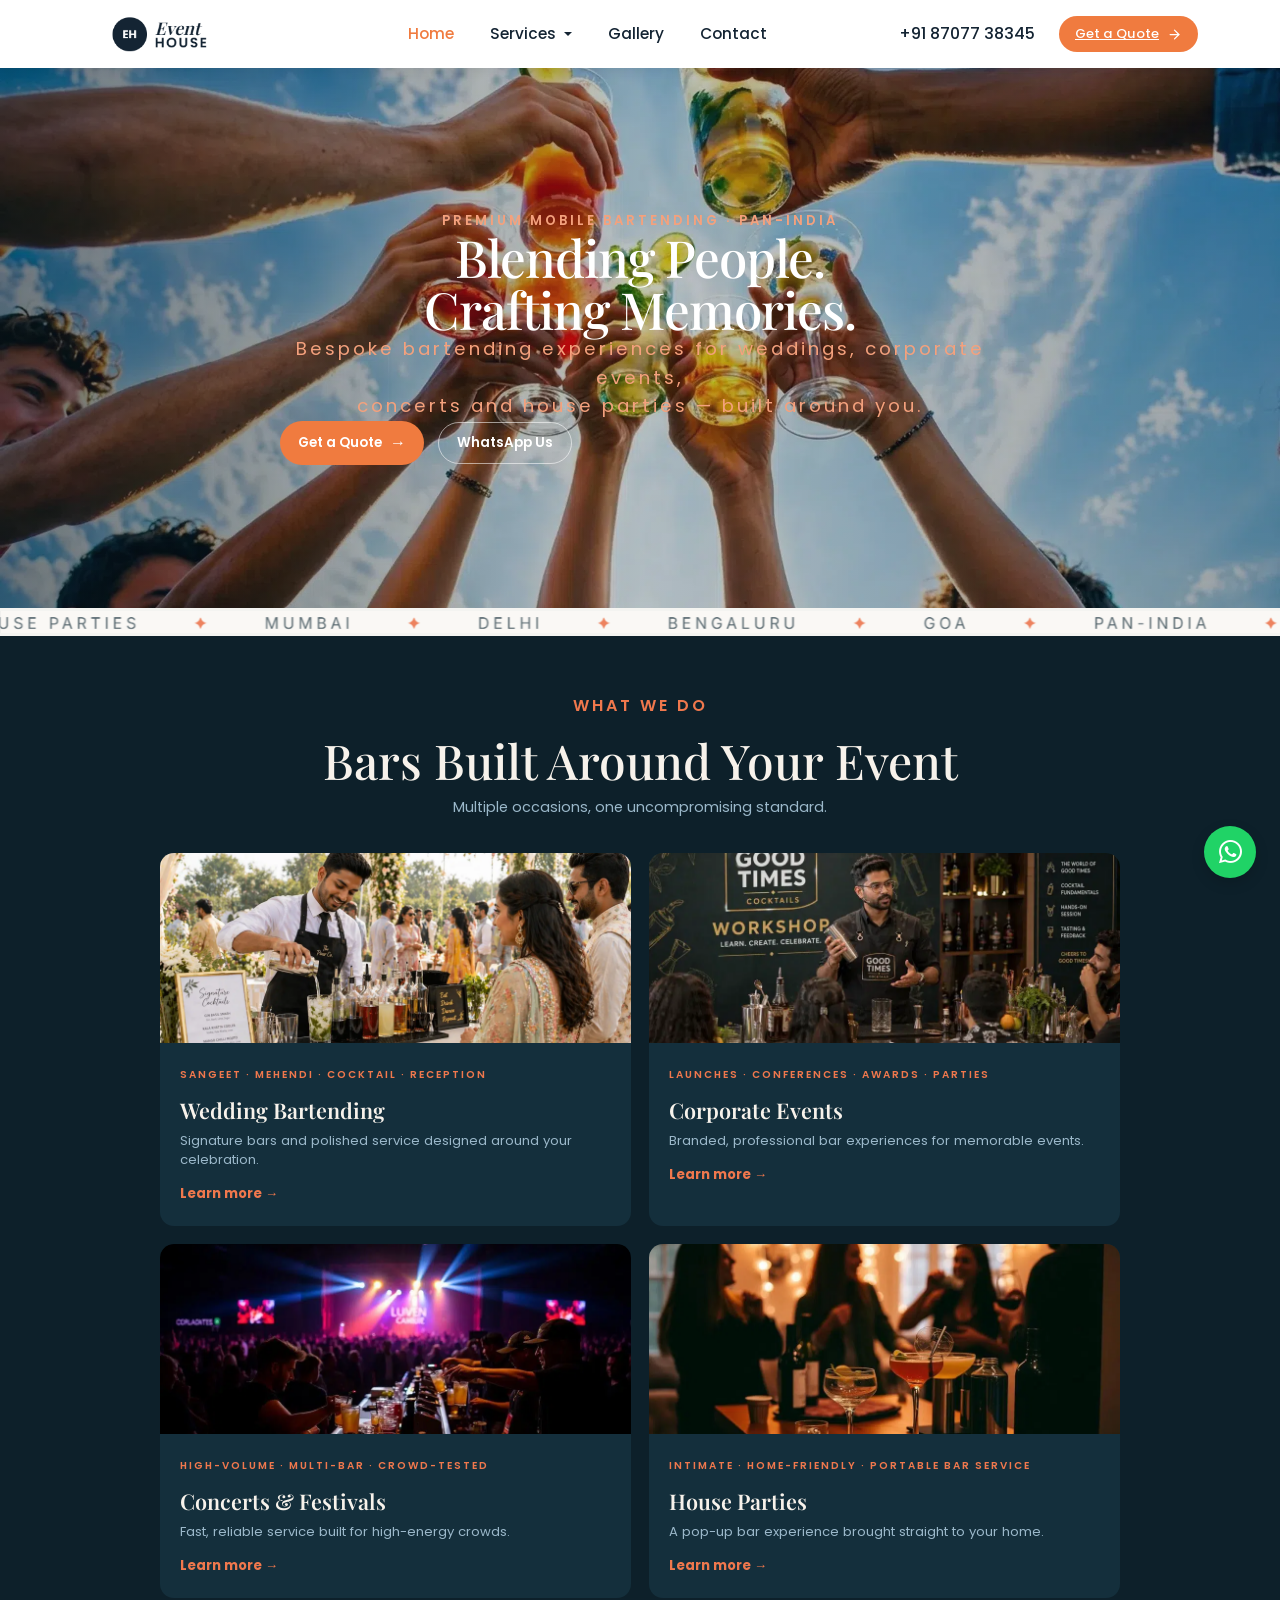
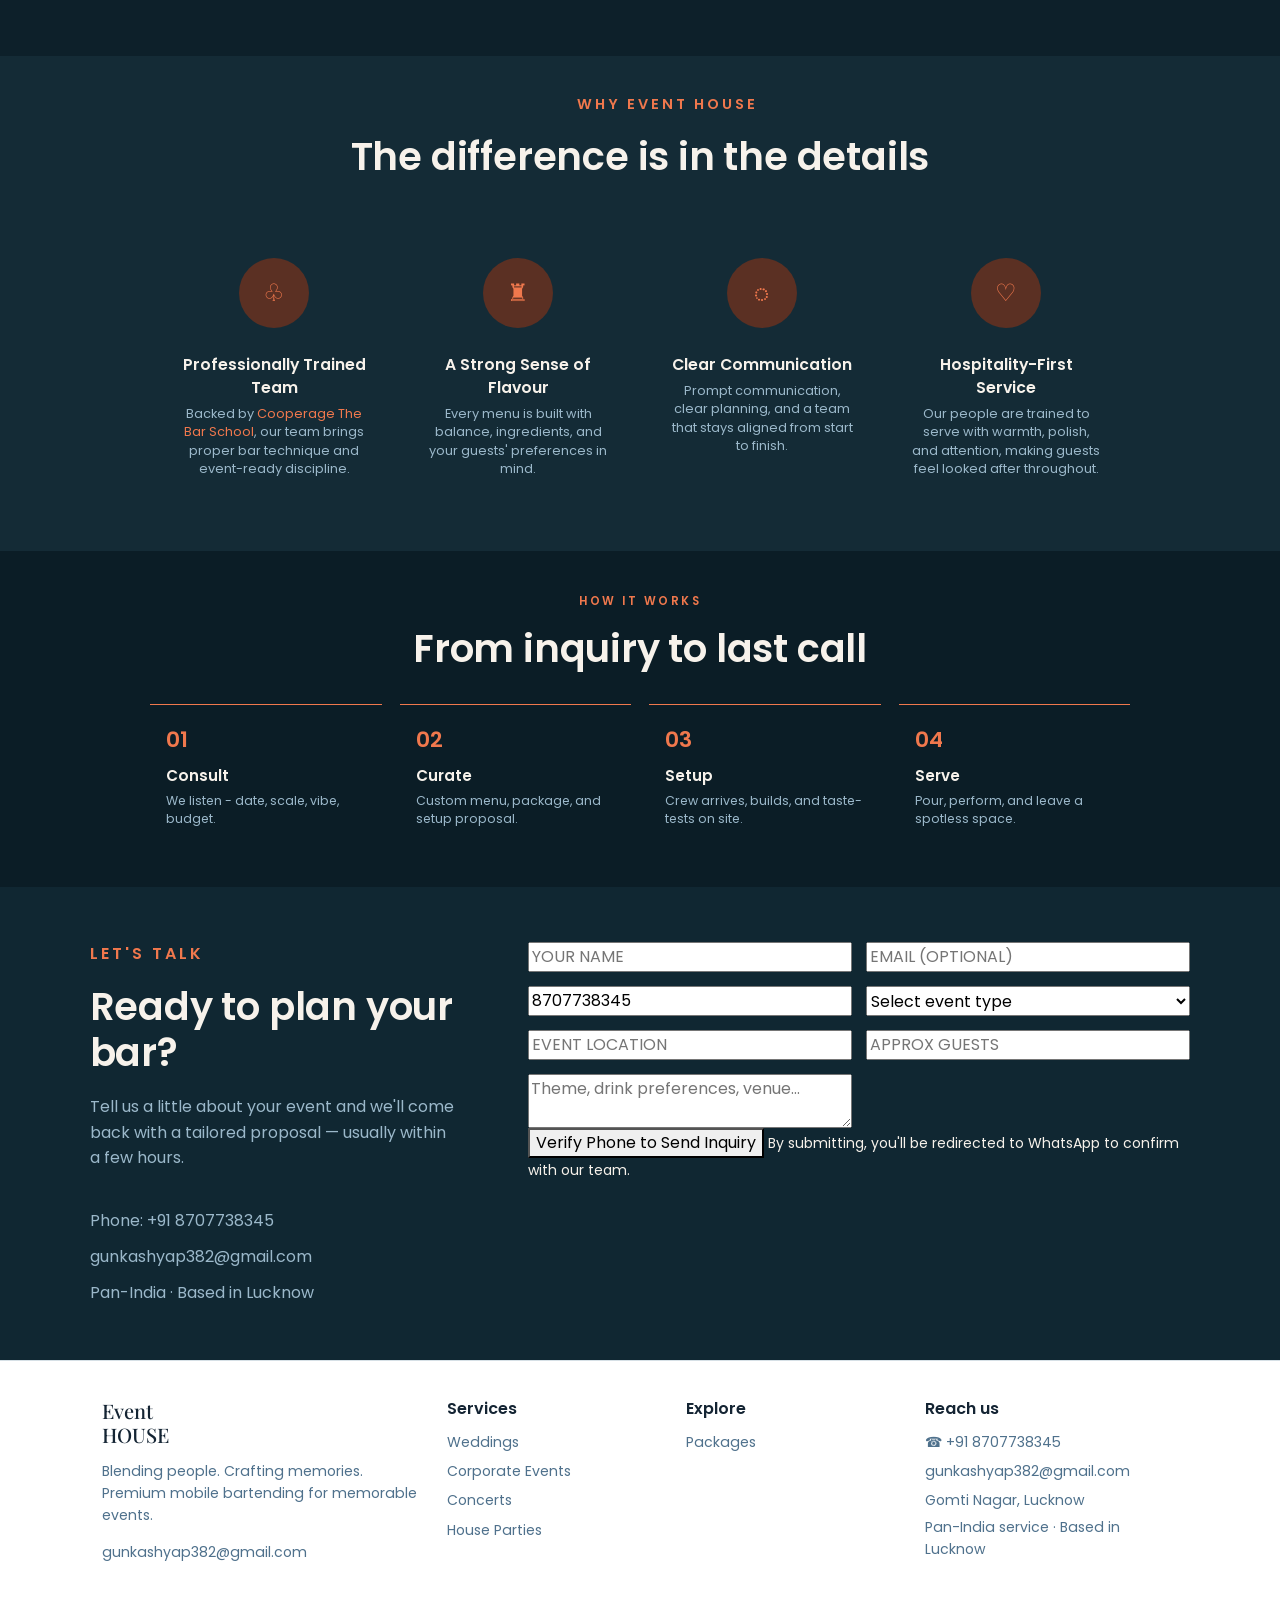
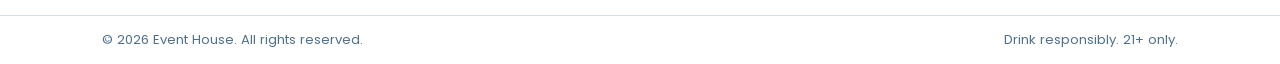
==== commit 74cdf1d8: "Wire index.html quote from to Netlify Forms" ====
--- a/index.html
+++ b/index.html
@@ -1,168 +1,858 @@
 <!DOCTYPE html>
 <html lang="en">
+
 <head>
-<meta charset="UTF-8">
-<meta name="viewport" content="width=device-width, initial-scale=1.0">
-<title>Event House - Navbar</title>
-
-<!-- Bootstrap 5 CSS -->
-<link href="https://cdnjs.cloudflare.com/ajax/libs/bootstrap/5.3.3/css/bootstrap.min.css" rel="stylesheet">
-<!-- Google Fonts: ek italic (Playfair Display) + ek straight (Poppins) -->
-<link href="https://fonts.googleapis.com/css2?family=Playfair+Display:ital,wght@1,600&family=Poppins:wght@400;500;600&display=swap" rel="stylesheet">
-
-<!-- Apni CSS file link karein -->
-<link rel="stylesheet" href="style.css">
+  <meta charset="UTF-8">
+  <meta name="viewport" content="width=device-width, initial-scale=1.0">
+  <title>Event House - Navbar</title>
+
+  <!-- Bootstrap 5 CSS -->
+  <link href="https://cdnjs.cloudflare.com/ajax/libs/bootstrap/5.3.3/css/bootstrap.min.css" rel="stylesheet">
+  <!-- Google Fonts: ek italic (Playfair Display) + ek straight (Poppins) -->
+  <link
+    href="https://fonts.googleapis.com/css2?family=Playfair+Display:ital,wght@1,600&family=Poppins:wght@400;500;600&display=swap"
+    rel="stylesheet">
+
+  <!-- Apni CSS file link karein -->
+  <link rel="stylesheet" href="style.css">
 </head>
+
 <body>
 
-<nav class="navbar navbar-expand-lg navbar-light bg-white sticky-top">
-  <div class="container">
-
-    <!-- Logo: Event House -->
-    <a class="brand-logo" href="#">
-      <div class="brand-icon">EH</div>
-      <div class="brand-text">
-        <span class="word1">Event</span>
-        <span class="word2">HOUSE</span>
-      </div>
-    </a>
-
-    <button class="navbar-toggler" type="button" data-bs-toggle="collapse" data-bs-target="#mainNav">
-      <span class="navbar-toggler-icon"></span>
-    </button>
-
-    <div class="collapse navbar-collapse" id="mainNav">
-      <ul class="navbar-nav mx-auto align-items-lg-center">
-
-        <li class="nav-item">
-          <a class="nav-link active-link" href="#">Home</a>
-        </li>
-
-        <!-- Services Dropdown -->
-        <li class="nav-item dropdown">
-          <a class="nav-link dropdown-toggle" href="#" role="button" data-bs-toggle="dropdown">
-            Services
+  <nav class="navbar navbar-expand-lg navbar-light bg-white sticky-top">
+    <div class="container">
+
+      <!-- Logo: Event House -->
+      <a class="brand-logo" href="#">
+        <div class="brand-icon">EH</div>
+        <div class="brand-text">
+          <span class="word1">Event</span>
+          <span class="word2">HOUSE</span>
+        </div>
+      </a>
+
+      <button class="navbar-toggler" type="button" data-bs-toggle="collapse" data-bs-target="#mainNav">
+        <span class="navbar-toggler-icon"></span>
+      </button>
+
+      <div class="collapse navbar-collapse" id="mainNav">
+        <ul class="navbar-nav mx-auto align-items-lg-center">
+
+          <li class="nav-item">
+            <a class="nav-link active-link" href="#">Home</a>
+          </li>
+
+          <!-- Services Dropdown -->
+          <li class="nav-item dropdown">
+            <a class="nav-link dropdown-toggle" href="#" role="button" data-bs-toggle="dropdown">
+              Services
+            </a>
+            <ul class="dropdown-menu">
+              <li>
+                <a class="dropdown-item" href="weddings.html">
+                  <span class="title">Weddings</span>
+                  <span class="sub">Sangeet, Mehendi, Cocktail &amp; Reception bars</span>
+                </a>
+              </li>
+              <li>
+                <a class="dropdown-item" href="corporate-events.html">
+                  <span class="title">Corporate Events</span>
+                  <span class="sub">Launches, conferences &amp; awards nights</span>
+                </a>
+              </li>
+              <li>
+                <a class="dropdown-item" href="concerts.html">
+                  <span class="title">Concerts &amp; Festivals</span>
+                  <span class="sub">Multi-bar, high-volume service</span>
+                </a>
+              </li>
+              <li>
+                <a class="dropdown-item" href="house-parties.html">
+                  <span class="title">House Parties</span>
+                  <span class="sub">Intimate gatherings, home-friendly</span>
+                </a>
+              </li>
+            </ul>
+          </li>
+
+
+          <li class="nav-item"><a class="nav-link" href="gallery.html">Gallery</a></li>
+          <li class="nav-item"><a class="nav-link" href="contact.html">Contact</a></li>
+        </ul>
+
+        <div class="d-flex align-items-center gap-4 mt-3 mt-lg-0">
+          <!-- Click to call: number dial hoga -->
+          <a href="tel:+918707738345" class="call-btn">
+            <span class="icon-circle">
+              <svg xmlns="http://www.w3.org/2000/svg" width="16" height="16" viewBox="0 0 24 24" fill="none"
+                stroke="#142433" stroke-width="2" stroke-linecap="round" stroke-linejoin="round">
+                <path
+                  d="M22 16.92v3a2 2 0 0 1-2.18 2 19.79 19.79 0 0 1-8.63-3.07 19.5 19.5 0 0 1-6-6 19.79 19.79 0 0 1-3.07-8.67A2 2 0 0 1 4.11 2h3a2 2 0 0 1 2 1.72c.127.96.362 1.903.7 2.81a2 2 0 0 1-.45 2.11L8.09 9.91a16 16 0 0 0 6 6l1.27-1.27a2 2 0 0 1 2.11-.45c.907.338 1.85.573 2.81.7A2 2 0 0 1 22 16.92z" />
+              </svg>
+            </span>
+            <span>+91 87077 38345</span>
           </a>
-          <ul class="dropdown-menu">
-            <li>
-              <a class="dropdown-item" href="weddings.html">
-                <span class="title">Weddings</span>
-                <span class="sub">Sangeet, Mehendi, Cocktail &amp; Reception bars</span>
-              </a>
-            </li>
-            <li>
-              <a class="dropdown-item" href="corporate-events.html">
-                <span class="title">Corporate Events</span>
-                <span class="sub">Launches, conferences &amp; awards nights</span>
-              </a>
-            </li>
-            <li>
-              <a class="dropdown-item" href="concerts.html">
-                <span class="title">Concerts &amp; Festivals</span>
-                <span class="sub">Multi-bar, high-volume service</span>
-              </a>
-            </li>
-            <li>
-              <a class="dropdown-item" href="house-parties.html">
-                <span class="title">House Parties</span>
-                <span class="sub">Intimate gatherings, home-friendly</span>
-              </a>
-            </li>
-          </ul>
-        </li>
-
-    
-        <li class="nav-item"><a class="nav-link" href="gallery.html">Gallery</a></li>
-        <li class="nav-item"><a class="nav-link" href="contact.html">Contact</a></li>
-      </ul>
-
-      <div class="d-flex align-items-center gap-4 mt-3 mt-lg-0">
-        <!-- Click to call: number dial hoga -->
-        <a href="tel:+918707738345" class="call-btn">
-          <span class="icon-circle">
-            <svg xmlns="http://www.w3.org/2000/svg" width="16" height="16" viewBox="0 0 24 24" fill="none" stroke="#142433" stroke-width="2" stroke-linecap="round" stroke-linejoin="round">
-              <path d="M22 16.92v3a2 2 0 0 1-2.18 2 19.79 19.79 0 0 1-8.63-3.07 19.5 19.5 0 0 1-6-6 19.79 19.79 0 0 1-3.07-8.67A2 2 0 0 1 4.11 2h3a2 2 0 0 1 2 1.72c.127.96.362 1.903.7 2.81a2 2 0 0 1-.45 2.11L8.09 9.91a16 16 0 0 0 6 6l1.27-1.27a2 2 0 0 1 2.11-.45c.907.338 1.85.573 2.81.7A2 2 0 0 1 22 16.92z"/>
+
+          <a href="contact.html" class="btn-quote">
+            Get a Quote
+            <svg xmlns="http://www.w3.org/2000/svg" width="15" height="15" viewBox="0 0 24 24" fill="none" stroke="#fff"
+              stroke-width="2" stroke-linecap="round" stroke-linejoin="round">
+              <line x1="5" y1="12" x2="19" y2="12" />
+              <polyline points="12 5 19 12 12 19" />
             </svg>
-          </span>
-          <span>+91 87077 38345</span>
-        </a>
-
-<a href="contact.html" class="btn-quote">
-          Get a Quote
-          <svg xmlns="http://www.w3.org/2000/svg" width="15" height="15" viewBox="0 0 24 24" fill="none" stroke="#fff" stroke-width="2" stroke-linecap="round" stroke-linejoin="round">
-            <line x1="5" y1="12" x2="19" y2="12"/>
-            <polyline points="12 5 19 12 12 19"/>
-          </svg>
-        </a>
-      </div>
-    </div>
-
+          </a>
+        </div>
+      </div>
+
+    </div>
+  </nav>
+
+  <main>
+    <section class="hero-section">
+      <div class="hero-content">
+        <p class="hero-eyebrow">PREMIUM MOBILE BARTENDING · PAN-INDIA</p>
+        <h1>Blending People.<br>Crafting Memories.</h1>
+        <p class="hero-description">Bespoke bartending experiences for weddings, corporate events,<br
+            class="desktop-break"> concerts and house parties — built around you.</p>
+        <div class="hero-actions">
+          <a href="contact.html" class="hero-btn hero-btn-primary">Get a Quote <span>→</span></a>
+          <a href="https://wa.me/918707738345" class="hero-btn hero-btn-secondary">WhatsApp Us</a>
+        </div>
+      </div>
+    </section>
+  </main>
+
+  <style>
+    @keyframes floatingStrip {
+      from {
+        transform: translateX(0)
+      }
+
+      to {
+        transform: translateX(-35%)
+      }
+    }
+
+    .uploaded-section {
+      background: #f4f4f1;
+      padding: 3px 0;
+      overflow: hidden;
+      white-space: nowrap
+    }
+
+    .uploaded-section img {
+      display: block;
+      width: max-content;
+      min-width: 1700px;
+      height: 22px;
+      object-fit: cover;
+      animation: floatingStrip 22s linear infinite
+    }
+  </style>
+  <section class="why-section">
+    <div class="why-heading">
+      <p>WHY GOODTIMES &amp; CO</p>
+      <h2>The difference is in the details</h2>
+    </div>
+    <div class="why-grid">
+      <div class="why-item">
+        <div class="why-icon">♧</div>
+        <h3>Professionally Trained Team</h3>
+        <p>Backed by <em>Cooperage The Bar School</em>, our team brings proper bar technique and event-ready discipline.
+        </p>
+      </div>
+      <div class="why-item">
+        <div class="why-icon">♜</div>
+        <h3>A Strong Sense of Flavour</h3>
+        <p>Every menu is built with balance, ingredients, and your guests' preferences in mind.</p>
+      </div>
+      <div class="why-item">
+        <div class="why-icon">◌</div>
+        <h3>Clear Communication</h3>
+        <p>Prompt communication, clear planning, and a team that stays aligned from start to finish.</p>
+      </div>
+      <div class="why-item">
+        <div class="why-icon">♡</div>
+        <h3>Hospitality-First Service</h3>
+        <p>Our people are trained to serve with warmth, polish, and attention, making guests feel looked after
+          throughout.</p>
+      </div>
+    </div>
+  </section>
+  <section class="uploaded-section"><img src="floating-strip.png" alt="Event locations"></section>
+  <style>
+    .hero-section h1 {
+      font-size: clamp(2.6rem, 5vw, 4.7rem);
+      line-height: 1.02;
+      letter-spacing: -1px
+    }
+
+    .section-heading h2 {
+      font-size: clamp(2.2rem, 4vw, 3.4rem);
+      line-height: 1.1
+    }
+
+    .service-grid {
+      max-width: 960px;
+      gap: 22px
+    }
+
+    .service-card img {
+      height: 240px
+    }
+
+    .service-copy {
+      padding: 20px 22px 24px
+    }
+
+    .service-card h3 {
+      font-size: 1.55rem;
+      margin: 12px 0 8px
+    }
+
+    .service-card p {
+      font-size: .92rem;
+      margin-bottom: 12px
+    }
+  </style>
+  <style>
+    .services-section {
+      padding: 58px 6%
+    }
+
+    .section-heading {
+      margin-bottom: 34px
+    }
+
+    .section-heading h2 {
+      font-size: clamp(2rem, 4vw, 3rem);
+      margin: 12px 0 8px
+    }
+
+    .section-heading span {
+      font-size: .9rem
+    }
+
+    .service-grid {
+      max-width: 960px;
+      gap: 18px
+    }
+
+    .service-card {
+      border-radius: 14px
+    }
+
+    .service-card:hover {
+      transform: translateY(-5px);
+      box-shadow: 0 12px 24px #0005
+    }
+
+    .service-card img {
+      height: 190px
+    }
+
+    .service-copy {
+      padding: 18px 20px 21px
+    }
+
+    .service-card small {
+      font-size: .64rem;
+      letter-spacing: 2px
+    }
+
+    .service-card h3 {
+      font-size: 1.35rem;
+      margin: 11px 0 7px
+    }
+
+    .service-card p {
+      font-size: .82rem;
+      line-height: 1.45;
+      margin-bottom: 12px
+    }
+
+    .service-card b {
+      font-size: .82rem
+    }
+
+    @media(max-width:700px) {
+      .services-section {
+        padding: 44px 6%
+      }
+
+      .section-heading {
+        margin-bottom: 25px
+      }
+
+      .service-grid {
+        grid-template-columns: 1fr;
+        gap: 14px
+      }
+
+      .service-card img {
+        height: 150px
+      }
+
+      .service-copy {
+        padding: 16px 18px 18px
+      }
+
+      .service-card h3 {
+        font-size: 1.25rem
+      }
+    }
+  </style>
+
+  <section class="services-section" id="services">
+    <div class="section-heading">
+      <p>WHAT WE DO</p>
+      <h2>Bars Built Around Your Event</h2><span>Multiple occasions, one uncompromising standard.</span>
+    </div>
+    <div class="service-grid">
+      <a class="service-card" href="weddings.html"><img src="hero-image-homepage.webp" alt="Wedding bartending">
+        <div class="service-copy"><small>SANGEET · MEHENDI · COCKTAIL · RECEPTION</small>
+          <h3>Wedding Bartending</h3>
+          <p>Signature bars and polished service designed around your celebration.</p><b>Learn more →</b>
+        </div>
+      </a>
+      <a class="service-card" href="corporate-events.html"><img src="hero-image.webp" alt="Corporate event bartending">
+        <div class="service-copy"><small>LAUNCHES · CONFERENCES · AWARDS · PARTIES</small>
+          <h3>Corporate Events</h3>
+          <p>Branded, professional bar experiences for memorable events.</p><b>Learn more →</b>
+        </div>
+      </a>
+      <a class="service-card" href="concerts.html"><img src="hero-image-homepage.webp" alt="Concert bartending">
+        <div class="service-copy"><small>HIGH-VOLUME · MULTI-BAR · CROWD-TESTED</small>
+          <h3>Concerts &amp; Festivals</h3>
+          <p>Fast, reliable service built for high-energy crowds.</p><b>Learn more →</b>
+        </div>
+      </a>
+      <a class="service-card" href="house-parties.html"><img src="hero-image.webp" alt="House party bar">
+        <div class="service-copy"><small>INTIMATE · HOME-FRIENDLY · PORTABLE BAR SERVICE</small>
+          <h3>House Parties</h3>
+          <p>A pop-up bar experience brought straight to your home.</p><b>Learn more →</b>
+        </div>
+      </a>
+    </div>
+  </section>
+
+  <section class="why-section why-after-cards">
+    <div class="why-heading">
+      <p>WHY GOODTIMES &amp; CO</p>
+      <h2>The difference is in the details</h2>
+    </div>
+    <div class="why-grid">
+      <div class="why-item">
+        <div class="why-icon">♧</div>
+        <h3>Professionally Trained Team</h3>
+        <p>Backed by <em>Cooperage The Bar School</em>, our team brings proper bar technique and event-ready discipline.
+        </p>
+      </div>
+      <div class="why-item">
+        <div class="why-icon">♜</div>
+        <h3>A Strong Sense of Flavour</h3>
+        <p>Every menu is built with balance, ingredients, and your guests' preferences in mind.</p>
+      </div>
+      <div class="why-item">
+        <div class="why-icon">◌</div>
+        <h3>Clear Communication</h3>
+        <p>Prompt communication, clear planning, and a team that stays aligned from start to finish.</p>
+      </div>
+      <div class="why-item">
+        <div class="why-icon">♡</div>
+        <h3>Hospitality-First Service</h3>
+        <p>Our people are trained to serve with warmth, polish, and attention, making guests feel looked after
+          throughout.</p>
+      </div>
+    </div>
+  </section>
+  <style>
+    .why-section {
+      background: #142b36;
+      color: #f7f2eb;
+      padding: 80px 7%
+    }
+
+    .why-heading {
+      text-align: center
+    }
+
+    .why-heading p {
+      color: #f0784d;
+      letter-spacing: 3px;
+      font-weight: 600
+    }
+
+    .why-heading h2 {
+      font: 600 clamp(2rem, 4vw, 3.4rem) 'Playfair Display', serif;
+      margin: 18px 0 60px
+    }
+
+    .why-grid {
+      max-width: 1150px;
+      margin: auto;
+      display: grid;
+      grid-template-columns: repeat(4, 1fr);
+      gap: 30px;
+      text-align: center
+    }
+
+    .why-icon {
+      width: 70px;
+      height: 70px;
+      margin: 0 auto 25px;
+      border-radius: 50%;
+      background: #5b3023;
+      color: #f0784d;
+      display: grid;
+      place-items: center;
+      font-size: 28px
+    }
+
+    .why-item h3 {
+      font: 600 1.35rem 'Playfair Display', serif
+    }
+
+    .why-item p {
+      color: #9bb8ca;
+      line-height: 1.55
+    }
+
+    .why-item em {
+      color: #f0784d;
+      font-style: normal
+    }
+
+    .why-section:first-of-type {
+      display: none
+    }
+
+    @media(max-width:800px) {
+      .why-grid {
+        grid-template-columns: repeat(2, 1fr)
+      }
+    }
+
+    @media(max-width:500px) {
+      .why-grid {
+        grid-template-columns: 1fr
+      }
+
+      .why-section {
+        padding: 60px 6%
+      }
+    }
+  </style>
+  <section class="process-section">
+    <div class="process-heading">
+      <p>HOW IT WORKS</p>
+      <h2>From inquiry to last call</h2>
+    </div>
+    <div class="process-grid">
+      <div class="process-item"><span>01</span>
+        <h3>Consult</h3>
+        <p>We listen - date, scale, vibe, budget.</p>
+      </div>
+      <div class="process-item"><span>02</span>
+        <h3>Curate</h3>
+        <p>Custom menu, package, and setup proposal.</p>
+      </div>
+      <div class="process-item"><span>03</span>
+        <h3>Setup</h3>
+        <p>Crew arrives, builds, and taste-tests on site.</p>
+      </div>
+      <div class="process-item"><span>04</span>
+        <h3>Serve</h3>
+        <p>Pour, perform, and leave a spotless space.</p>
+      </div>
+    </div>
+  </section>
+  <section class="plan-section">
+    <div class="plan-copy">
+      <p>LET'S TALK</p>
+      <h2>Ready to plan your bar?</h2><span>Tell us a little about your event and we'll come back with a tailored
+        proposal — usually within a few hours.</span>
+      <div class="plan-details"><a href="tel:+918707738345">Phone: +91 8707738345</a><a
+          href="mailto:gunkashyao382@gmail.com">Email: gunkashyao382@gmail.com</a><span>Pan-India · Based in
+          Lucknow</span></div>
+    </div>
+   <form name="plan-inquiry" method="POST" data-netlify="true" netlify-honeypot="bot-field" onsubmit="return handlePlanSubmit(event)">
+  <input type="hidden" name="form-name" value="plan-inquiry" />
+  <p style="display:none"><label>Don't fill this out: <input name="bot-field" /></label></p>
+  <div class="plan-fields">
+    <input name="name" placeholder="YOUR NAME">
+    <input type="email" name="email" placeholder="EMAIL (OPTIONAL)">
+    <input name="phone" value="8707738345" placeholder="PHONE">
+    <select name="event-type">
+      <option>Select event type</option>
+      <option>Wedding</option>
+      <option>Corporate Event</option>
+      <option>House Party</option>
+    </select>
+    <input name="location" placeholder="EVENT LOCATION">
+    <input name="guests" placeholder="APPROX GUESTS">
+    <textarea name="message" placeholder="Theme, drink preferences, venue..."></textarea>
   </div>
-</nav>
-
-<main>
-  <section class="hero-section">
-    <div class="hero-content">
-      <p class="hero-eyebrow">PREMIUM MOBILE BARTENDING · PAN-INDIA</p>
-      <h1>Blending People.<br>Crafting Memories.</h1>
-      <p class="hero-description">Bespoke bartending experiences for weddings, corporate events,<br class="desktop-break"> concerts and house parties — built around you.</p>
-      <div class="hero-actions">
-<a href="contact.html" class="hero-btn hero-btn-primary">Get a Quote <span>→</span></a>
-        <a href="https://wa.me/918707738345" class="hero-btn hero-btn-secondary">WhatsApp Us</a>
-      </div>
-    </div>
+  <button type="submit">Verify Phone to Send Inquiry</button>
+  <small>By submitting, you'll be redirected to WhatsApp to confirm with our team.</small>
+</form>
   </section>
-</main>
-
-<style>@keyframes floatingStrip{from{transform:translateX(0)}to{transform:translateX(-35%)}}.uploaded-section{background:#f4f4f1;padding:3px 0;overflow:hidden;white-space:nowrap}.uploaded-section img{display:block;width:max-content;min-width:1700px;height:22px;object-fit:cover;animation:floatingStrip 22s linear infinite}</style>
-<section class="why-section"><div class="why-heading"><p>WHY GOODTIMES &amp; CO</p><h2>The difference is in the details</h2></div><div class="why-grid"><div class="why-item"><div class="why-icon">♧</div><h3>Professionally Trained Team</h3><p>Backed by <em>Cooperage The Bar School</em>, our team brings proper bar technique and event-ready discipline.</p></div><div class="why-item"><div class="why-icon">♜</div><h3>A Strong Sense of Flavour</h3><p>Every menu is built with balance, ingredients, and your guests' preferences in mind.</p></div><div class="why-item"><div class="why-icon">◌</div><h3>Clear Communication</h3><p>Prompt communication, clear planning, and a team that stays aligned from start to finish.</p></div><div class="why-item"><div class="why-icon">♡</div><h3>Hospitality-First Service</h3><p>Our people are trained to serve with warmth, polish, and attention, making guests feel looked after throughout.</p></div></div></section>
-<section class="uploaded-section"><img src="floating-strip.png" alt="Event locations"></section>
-<style>
-  .hero-section h1{font-size:clamp(2.6rem,5vw,4.7rem);line-height:1.02;letter-spacing:-1px}
-  .section-heading h2{font-size:clamp(2.2rem,4vw,3.4rem);line-height:1.1}
-  .service-grid{max-width:960px;gap:22px}
-  .service-card img{height:240px}
-  .service-copy{padding:20px 22px 24px}
-  .service-card h3{font-size:1.55rem;margin:12px 0 8px}
-  .service-card p{font-size:.92rem;margin-bottom:12px}
-</style>
-<style>.services-section{padding:58px 6%}.section-heading{margin-bottom:34px}.section-heading h2{font-size:clamp(2rem,4vw,3rem);margin:12px 0 8px}.section-heading span{font-size:.9rem}.service-grid{max-width:960px;gap:18px}.service-card{border-radius:14px}.service-card:hover{transform:translateY(-5px);box-shadow:0 12px 24px #0005}.service-card img{height:190px}.service-copy{padding:18px 20px 21px}.service-card small{font-size:.64rem;letter-spacing:2px}.service-card h3{font-size:1.35rem;margin:11px 0 7px}.service-card p{font-size:.82rem;line-height:1.45;margin-bottom:12px}.service-card b{font-size:.82rem}@media(max-width:700px){.services-section{padding:44px 6%}.section-heading{margin-bottom:25px}.service-grid{grid-template-columns:1fr;gap:14px}.service-card img{height:150px}.service-copy{padding:16px 18px 18px}.service-card h3{font-size:1.25rem}}</style>
-
-<section class="services-section" id="services">
-  <div class="section-heading"><p>WHAT WE DO</p><h2>Bars Built Around Your Event</h2><span>Multiple occasions, one uncompromising standard.</span></div>
-  <div class="service-grid">
-    <a class="service-card" href="weddings.html"><img src="hero-image-homepage.webp" alt="Wedding bartending"><div class="service-copy"><small>SANGEET · MEHENDI · COCKTAIL · RECEPTION</small><h3>Wedding Bartending</h3><p>Signature bars and polished service designed around your celebration.</p><b>Learn more →</b></div></a>
-    <a class="service-card" href="corporate-events.html"><img src="hero-image.webp" alt="Corporate event bartending"><div class="service-copy"><small>LAUNCHES · CONFERENCES · AWARDS · PARTIES</small><h3>Corporate Events</h3><p>Branded, professional bar experiences for memorable events.</p><b>Learn more →</b></div></a>
-    <a class="service-card" href="concerts.html"><img src="hero-image-homepage.webp" alt="Concert bartending"><div class="service-copy"><small>HIGH-VOLUME · MULTI-BAR · CROWD-TESTED</small><h3>Concerts &amp; Festivals</h3><p>Fast, reliable service built for high-energy crowds.</p><b>Learn more →</b></div></a>
-    <a class="service-card" href="house-parties.html"><img src="hero-image.webp" alt="House party bar"><div class="service-copy"><small>INTIMATE · HOME-FRIENDLY · PORTABLE BAR SERVICE</small><h3>House Parties</h3><p>A pop-up bar experience brought straight to your home.</p><b>Learn more →</b></div></a>
-  </div>
-</section>
-
-<section class="why-section why-after-cards"><div class="why-heading"><p>WHY GOODTIMES &amp; CO</p><h2>The difference is in the details</h2></div><div class="why-grid"><div class="why-item"><div class="why-icon">♧</div><h3>Professionally Trained Team</h3><p>Backed by <em>Cooperage The Bar School</em>, our team brings proper bar technique and event-ready discipline.</p></div><div class="why-item"><div class="why-icon">♜</div><h3>A Strong Sense of Flavour</h3><p>Every menu is built with balance, ingredients, and your guests' preferences in mind.</p></div><div class="why-item"><div class="why-icon">◌</div><h3>Clear Communication</h3><p>Prompt communication, clear planning, and a team that stays aligned from start to finish.</p></div><div class="why-item"><div class="why-icon">♡</div><h3>Hospitality-First Service</h3><p>Our people are trained to serve with warmth, polish, and attention, making guests feel looked after throughout.</p></div></div></section>
-<style>
-  .why-section{background:#142b36;color:#f7f2eb;padding:80px 7%}.why-heading{text-align:center}.why-heading p{color:#f0784d;letter-spacing:3px;font-weight:600}.why-heading h2{font:600 clamp(2rem,4vw,3.4rem) 'Playfair Display',serif;margin:18px 0 60px}.why-grid{max-width:1150px;margin:auto;display:grid;grid-template-columns:repeat(4,1fr);gap:30px;text-align:center}.why-icon{width:70px;height:70px;margin:0 auto 25px;border-radius:50%;background:#5b3023;color:#f0784d;display:grid;place-items:center;font-size:28px}.why-item h3{font:600 1.35rem 'Playfair Display',serif}.why-item p{color:#9bb8ca;line-height:1.55}.why-item em{color:#f0784d;font-style:normal}.why-section:first-of-type{display:none}@media(max-width:800px){.why-grid{grid-template-columns:repeat(2,1fr)} }@media(max-width:500px){.why-grid{grid-template-columns:1fr}.why-section{padding:60px 6%}}
-</style>
-<section class="process-section"><div class="process-heading"><p>HOW IT WORKS</p><h2>From inquiry to last call</h2></div><div class="process-grid"><div class="process-item"><span>01</span><h3>Consult</h3><p>We listen - date, scale, vibe, budget.</p></div><div class="process-item"><span>02</span><h3>Curate</h3><p>Custom menu, package, and setup proposal.</p></div><div class="process-item"><span>03</span><h3>Setup</h3><p>Crew arrives, builds, and taste-tests on site.</p></div><div class="process-item"><span>04</span><h3>Serve</h3><p>Pour, perform, and leave a spotless space.</p></div></div></section>
-<section class="plan-section"><div class="plan-copy"><p>LET'S TALK</p><h2>Ready to plan your bar?</h2><span>Tell us a little about your event and we'll come back with a tailored proposal — usually within a few hours.</span><div class="plan-details"><a href="tel:+918707738345">Phone: +91 8707738345</a><a href="mailto:gunkashyao382@gmail.com">Email: gunkashyao382@gmail.com</a><span>Pan-India · Based in Lucknow</span></div></div><form class="plan-form"><div class="plan-fields"><input placeholder="YOUR NAME"><input type="email" placeholder="EMAIL (OPTIONAL)"><input value="8707738345" placeholder="PHONE"><select><option>Select event type</option><option>Wedding</option><option>Corporate Event</option><option>House Party</option></select><input placeholder="EVENT LOCATION"><input placeholder="APPROX GUESTS"><textarea placeholder="Theme, drink preferences, venue..."></textarea></div><button type="button">Verify Phone to Send Inquiry</button><small>By submitting, you'll be redirected to WhatsApp to confirm with our team.</small></form></section>
-<style>
-.plan-section{background:#102732;color:#f7f2eb;padding:70px 8%;display:grid;grid-template-columns:1fr 1fr;gap:70px}.plan-copy>p{color:#f0784d;letter-spacing:3px;font-weight:600}.plan-copy h2{font:600 clamp(2rem,4vw,3.5rem) 'Poppins',sans-serif;margin:18px 0}.plan-copy>span{display:block;color:#9bb8ca;line-height:1.6;max-width:560px}.plan-details{display:grid;gap:12px;margin-top:38px}.plan-details a,.plan-details span{color:#9bb8ca;text-decoration:none}.plan-form{background:#142f3c;border-radius:18px;padding:32px}.plan-fields{display:grid;grid-template-columns:1fr 1fr;gap:14px}.plan-form input,.plan-form select,.plan-form textarea{width:100%;border:1px solid #294957;background:#0b1d26;color:#f7f2eb;border-radius:5px;padding:12px;font:inherit;font-size:.9rem}.plan-form textarea{grid-column:1/-1;min-height:100px}.plan-form button{width:100%;border:0;border-radius:28px;background:#f0784d;color:#fff;padding:14px;margin-top:18px;font-weight:600}.plan-form small{display:block;text-align:center;color:#9bb8ca;margin-top:14px}@media(max-width:800px){.plan-section{grid-template-columns:1fr;gap:35px;padding:55px 6%}}@media(max-width:500px){.plan-fields{grid-template-columns:1fr}.plan-form textarea{grid-column:auto}}
-</style>
-<footer class="main-footer"><div><h3>Event<br>HOUSE</h3><p>Blending people. Crafting memories.<br>Premium mobile bartending for memorable events.</p><a href="mailto:gunkashyao382@gmail.com">gunkashyao382@gmail.com</a></div><div><h4>Services</h4><a href="weddings.html">Weddings</a><a href="corporate-events.html">Corporate Events</a><a href="concerts.html">Concerts</a><a href="house-parties.html">House Parties</a></div><div><h4>Explore</h4><a href="index.html#services">Packages</a><a href="contact.html">FAQ</a><a href="contact.html">Contact</a></div><div><h4>Reach us</h4><a href="tel:+918707738345">☎ +91 8707738345</a><a href="mailto:gunkashyao382@gmail.com">✉ gunkashyao382@gmail.com</a><p>Pan-India service · Based in Lucknow</p></div></footer><div class="footer-bottom"><span>© 2026 Event House. All rights reserved.</span><span>Drink responsibly. 21+ only.</span></div>
-<style>.main-footer{display:grid;grid-template-columns:1.5fr 1fr 1fr 1.2fr;gap:40px;padding:55px 8%;background:#fff;color:#142433}.main-footer h3,.main-footer h4{font-family:'Playfair Display',serif;margin:0 0 14px}.main-footer h3{font-size:1.6rem}.main-footer h4{font-size:1.35rem}.main-footer p{color:#4f718c;line-height:1.55}.main-footer a{display:block;color:#4f718c;text-decoration:none;margin:8px 0}.main-footer a:hover{color:#f0784d}.footer-bottom{display:flex;justify-content:space-between;padding:20px 8%;border-top:1px solid #d6e0e6;background:#fff;color:#4f718c}@media(max-width:700px){.main-footer{grid-template-columns:1fr 1fr;padding:40px 6%}.footer-bottom{display:block;padding:18px 6%}.footer-bottom span{display:block;margin:6px 0}}
-</style>
-<script>
-  const cardImages = ['wedding-cover.webp','coporate-cover.webp','service-concerts.jpg','service-house.jpg'];
-  document.querySelectorAll('.service-card img').forEach((image, index) => image.src = cardImages[index]);
-  const address = document.querySelector('.main-footer>div:last-child p');
-  if (address) { address.style.cursor = 'pointer'; address.title = 'Open in Google Maps'; address.addEventListener('click', () => window.open('https://www.google.com/maps/search/?api=1&query=Gomti+Nagar+Lucknow', '_blank')); }
-  document.querySelectorAll('a[href^="mailto:"]').forEach(link => { link.href = 'mailto:gunkashyap382@gmail.com'; link.textContent = 'gunkashyap382@gmail.com'; });
+  <style>
+    .plan-section {
+      background: #102732;
+      color: #f7f2eb;
+      padding: 70px 8%;
+      display: grid;
+      grid-template-columns: 1fr 1fr;
+      gap: 70px
+    }
+
+    .plan-copy>p {
+      color: #f0784d;
+      letter-spacing: 3px;
+      font-weight: 600
+    }
+
+    .plan-copy h2 {
+      font: 600 clamp(2rem, 4vw, 3.5rem) 'Poppins', sans-serif;
+      margin: 18px 0
+    }
+
+    .plan-copy>span {
+      display: block;
+      color: #9bb8ca;
+      line-height: 1.6;
+      max-width: 560px
+    }
+
+    .plan-details {
+      display: grid;
+      gap: 12px;
+      margin-top: 38px
+    }
+
+    .plan-details a,
+    .plan-details span {
+      color: #9bb8ca;
+      text-decoration: none
+    }
+
+    .plan-form {
+      background: #142f3c;
+      border-radius: 18px;
+      padding: 32px
+    }
+
+    .plan-fields {
+      display: grid;
+      grid-template-columns: 1fr 1fr;
+      gap: 14px
+    }
+
+    .plan-form input,
+    .plan-form select,
+    .plan-form textarea {
+      width: 100%;
+      border: 1px solid #294957;
+      background: #0b1d26;
+      color: #f7f2eb;
+      border-radius: 5px;
+      padding: 12px;
+      font: inherit;
+      font-size: .9rem
+    }
+
+    .plan-form textarea {
+      grid-column: 1/-1;
+      min-height: 100px
+    }
+
+    .plan-form button {
+      width: 100%;
+      border: 0;
+      border-radius: 28px;
+      background: #f0784d;
+      color: #fff;
+      padding: 14px;
+      margin-top: 18px;
+      font-weight: 600
+    }
+
+    .plan-form small {
+      display: block;
+      text-align: center;
+      color: #9bb8ca;
+      margin-top: 14px
+    }
+
+    @media(max-width:800px) {
+      .plan-section {
+        grid-template-columns: 1fr;
+        gap: 35px;
+        padding: 55px 6%
+      }
+    }
+
+    @media(max-width:500px) {
+      .plan-fields {
+        grid-template-columns: 1fr
+      }
+
+      .plan-form textarea {
+        grid-column: auto
+      }
+    }
+  </style>
+  <footer class="main-footer">
+    <div>
+      <h3>Event<br>HOUSE</h3>
+      <p>Blending people. Crafting memories.<br>Premium mobile bartending for memorable events.</p><a
+        href="mailto:gunkashyao382@gmail.com">gunkashyao382@gmail.com</a>
+    </div>
+    <div>
+      <h4>Services</h4><a href="weddings.html">Weddings</a><a href="corporate-events.html">Corporate Events</a><a
+        href="concerts.html">Concerts</a><a href="house-parties.html">House Parties</a>
+    </div>
+    <div>
+      <h4>Explore</h4><a href="index.html#services">Packages</a><a href="contact.html">FAQ</a><a
+        href="contact.html">Contact</a>
+    </div>
+    <div>
+      <h4>Reach us</h4><a href="tel:+918707738345">☎ +91 8707738345</a><a href="mailto:gunkashyao382@gmail.com">✉
+        gunkashyao382@gmail.com</a>
+      <p>Pan-India service · Based in Lucknow</p>
+    </div>
+  </footer>
+  <div class="footer-bottom"><span>© 2026 Event House. All rights reserved.</span><span>Drink responsibly. 21+
+      only.</span></div>
+  <style>
+    .main-footer {
+      display: grid;
+      grid-template-columns: 1.5fr 1fr 1fr 1.2fr;
+      gap: 40px;
+      padding: 55px 8%;
+      background: #fff;
+      color: #142433
+    }
+
+    .main-footer h3,
+    .main-footer h4 {
+      font-family: 'Playfair Display', serif;
+      margin: 0 0 14px
+    }
+
+    .main-footer h3 {
+      font-size: 1.6rem
+    }
+
+    .main-footer h4 {
+      font-size: 1.35rem
+    }
+
+    .main-footer p {
+      color: #4f718c;
+      line-height: 1.55
+    }
+
+    .main-footer a {
+      display: block;
+      color: #4f718c;
+      text-decoration: none;
+      margin: 8px 0
+    }
+
+    .main-footer a:hover {
+      color: #f0784d
+    }
+
+    .footer-bottom {
+      display: flex;
+      justify-content: space-between;
+      padding: 20px 8%;
+      border-top: 1px solid #d6e0e6;
+      background: #fff;
+      color: #4f718c
+    }
+
+    @media(max-width:700px) {
+      .main-footer {
+        grid-template-columns: 1fr 1fr;
+        padding: 40px 6%
+      }
+
+      .footer-bottom {
+        display: block;
+        padding: 18px 6%
+      }
+
+      .footer-bottom span {
+        display: block;
+        margin: 6px 0
+      }
+    }
+  </style>
+  <script>
+    const cardImages = ['wedding-cover.webp', 'coporate-cover.webp', 'service-concerts.jpg', 'service-house.jpg'];
+    document.querySelectorAll('.service-card img').forEach((image, index) => image.src = cardImages[index]);
+    const address = document.querySelector('.main-footer>div:last-child p');
+    if (address) { address.style.cursor = 'pointer'; address.title = 'Open in Google Maps'; address.addEventListener('click', () => window.open('https://www.google.com/maps/search/?api=1&query=Gomti+Nagar+Lucknow', '_blank')); }
+    document.querySelectorAll('a[href^="mailto:"]').forEach(link => { link.href = 'mailto:gunkashyap382@gmail.com'; link.textContent = 'gunkashyap382@gmail.com'; });
+  </script>
+
+  <!-- Bootstrap JS -->
+  <script src="https://cdnjs.cloudflare.com/ajax/libs/bootstrap/5.3.3/js/bootstrap.bundle.min.js"></script>
+
+  <a class="floating-whatsapp" href="https://wa.me/918707738345" target="_blank" rel="noopener"
+    aria-label="Chat with us on WhatsApp"><i class="bi bi-whatsapp"></i></a>
+  <style>
+    .why-after-cards {
+      padding: 38px 6% !important
+    }
+
+    .why-after-cards .why-heading {
+      margin-bottom: 28px
+    }
+
+    .why-after-cards .why-heading h2 {
+      font-size: clamp(1.8rem, 3vw, 2.5rem) !important
+    }
+
+    .why-after-cards .why-grid {
+      max-width: 960px;
+      gap: 16px
+    }
+
+    .why-after-cards .why-item {
+      padding: 18px
+    }
+
+    .why-after-cards .why-item h3 {
+      font-size: .98rem !important;
+      margin: 10px 0 6px
+    }
+
+    .why-after-cards .why-item p {
+      font-size: .8rem !important;
+      line-height: 1.45
+    }
+
+    .why-after-cards .why-icon {
+      font-size: 1.5rem
+    }
+
+    @media(max-width:700px) {
+      .why-after-cards {
+        padding: 30px 6% !important
+      }
+
+      .why-after-cards .why-grid {
+        grid-template-columns: 1fr 1fr;
+        gap: 12px
+      }
+    }
+
+    @media(max-width:480px) {
+      .why-after-cards .why-grid {
+        grid-template-columns: 1fr
+      }
+    }
+  </style>
+  <style>
+    .process-section {
+      padding: 42px 6% !important
+    }
+
+    .process-heading h2 {
+      font-size: clamp(1.7rem, 3vw, 2.4rem) !important;
+      margin: 10px 0 32px !important
+    }
+
+    .process-heading p {
+      font-size: .72rem !important;
+      letter-spacing: 2.5px
+    }
+
+    .process-grid {
+      max-width: 980px;
+      gap: 18px
+    }
+
+    .process-item {
+      padding: 18px 16px;
+      border-top-width: 1px
+    }
+
+    .process-item span {
+      font-size: 1.35rem
+    }
+
+    .process-item h3 {
+      font-size: .95rem;
+      margin: 8px 0 5px
+    }
+
+    .process-item p {
+      font-size: .78rem;
+      line-height: 1.4
+    }
+
+    @media(max-width:800px) {
+      .process-section {
+        padding: 36px 6% !important
+      }
+
+      .process-grid {
+        grid-template-columns: repeat(2, 1fr);
+        gap: 14px
+      }
+    }
+
+    @media(max-width:480px) {
+      .process-grid {
+        grid-template-columns: 1fr
+      }
+
+      .process-item {
+        padding: 15px 14px
+      }
+    }
+  </style>
+  <script>
+function handlePlanSubmit(e) {
+  e.preventDefault();
+  const form = e.target;
+  const fields = [...form.querySelectorAll('input[name]:not([name="bot-field"]), select[name], textarea[name]')];
+  const required = fields.filter(f => f.name !== 'email');
+
+  if (!required.every(f => f.value.trim())) {
+    alert('Please complete all form fields before sending your inquiry.');
+    return false;
+  }
+
+  const formData = new FormData(form);
+
+  fetch('/', {
+    method: 'POST',
+    headers: { 'Content-Type': 'application/x-www-form-urlencoded' },
+    body: new URLSearchParams(formData).toString()
+  })
+  .then(() => {
+    const name = form.querySelector('[name="name"]').value;
+    const eventType = form.querySelector('[name="event-type"]').value;
+    const location = form.querySelector('[name="location"]').value;
+    const guests = form.querySelector('[name="guests"]').value;
+
+    const msg = `Hi, I'd like a quote.%0AName: ${name}%0AEvent: ${eventType}%0ALocation: ${location}%0AGuests: ${guests}`;
+    window.open(`https://wa.me/918707738345?text=${msg}`, '_blank');
+    form.reset();
+  })
+  .catch(() => {
+    alert('Something went wrong. Please try WhatsApp directly.');
+  });
+
+  return false;
+}
 </script>
-
-<!-- Bootstrap JS -->
-<script src="https://cdnjs.cloudflare.com/ajax/libs/bootstrap/5.3.3/js/bootstrap.bundle.min.js"></script>
-
-<a class="floating-whatsapp" href="https://wa.me/918707738345" target="_blank" rel="noopener" aria-label="Chat with us on WhatsApp"><i class="bi bi-whatsapp"></i></a>
-<style>.why-after-cards{padding:38px 6%!important}.why-after-cards .why-heading{margin-bottom:28px}.why-after-cards .why-heading h2{font-size:clamp(1.8rem,3vw,2.5rem)!important}.why-after-cards .why-grid{max-width:960px;gap:16px}.why-after-cards .why-item{padding:18px}.why-after-cards .why-item h3{font-size:.98rem!important;margin:10px 0 6px}.why-after-cards .why-item p{font-size:.8rem!important;line-height:1.45}.why-after-cards .why-icon{font-size:1.5rem}@media(max-width:700px){.why-after-cards{padding:30px 6%!important}.why-after-cards .why-grid{grid-template-columns:1fr 1fr;gap:12px}}@media(max-width:480px){.why-after-cards .why-grid{grid-template-columns:1fr}}</style>
-<style>.process-section{padding:42px 6%!important}.process-heading h2{font-size:clamp(1.7rem,3vw,2.4rem)!important;margin:10px 0 32px!important}.process-heading p{font-size:.72rem!important;letter-spacing:2.5px}.process-grid{max-width:980px;gap:18px}.process-item{padding:18px 16px;border-top-width:1px}.process-item span{font-size:1.35rem}.process-item h3{font-size:.95rem;margin:8px 0 5px}.process-item p{font-size:.78rem;line-height:1.4}@media(max-width:800px){.process-section{padding:36px 6%!important}.process-grid{grid-template-columns:repeat(2,1fr);gap:14px}}@media(max-width:480px){.process-grid{grid-template-columns:1fr}.process-item{padding:15px 14px}}</style>
 </body>
-</html>
+
+</html>
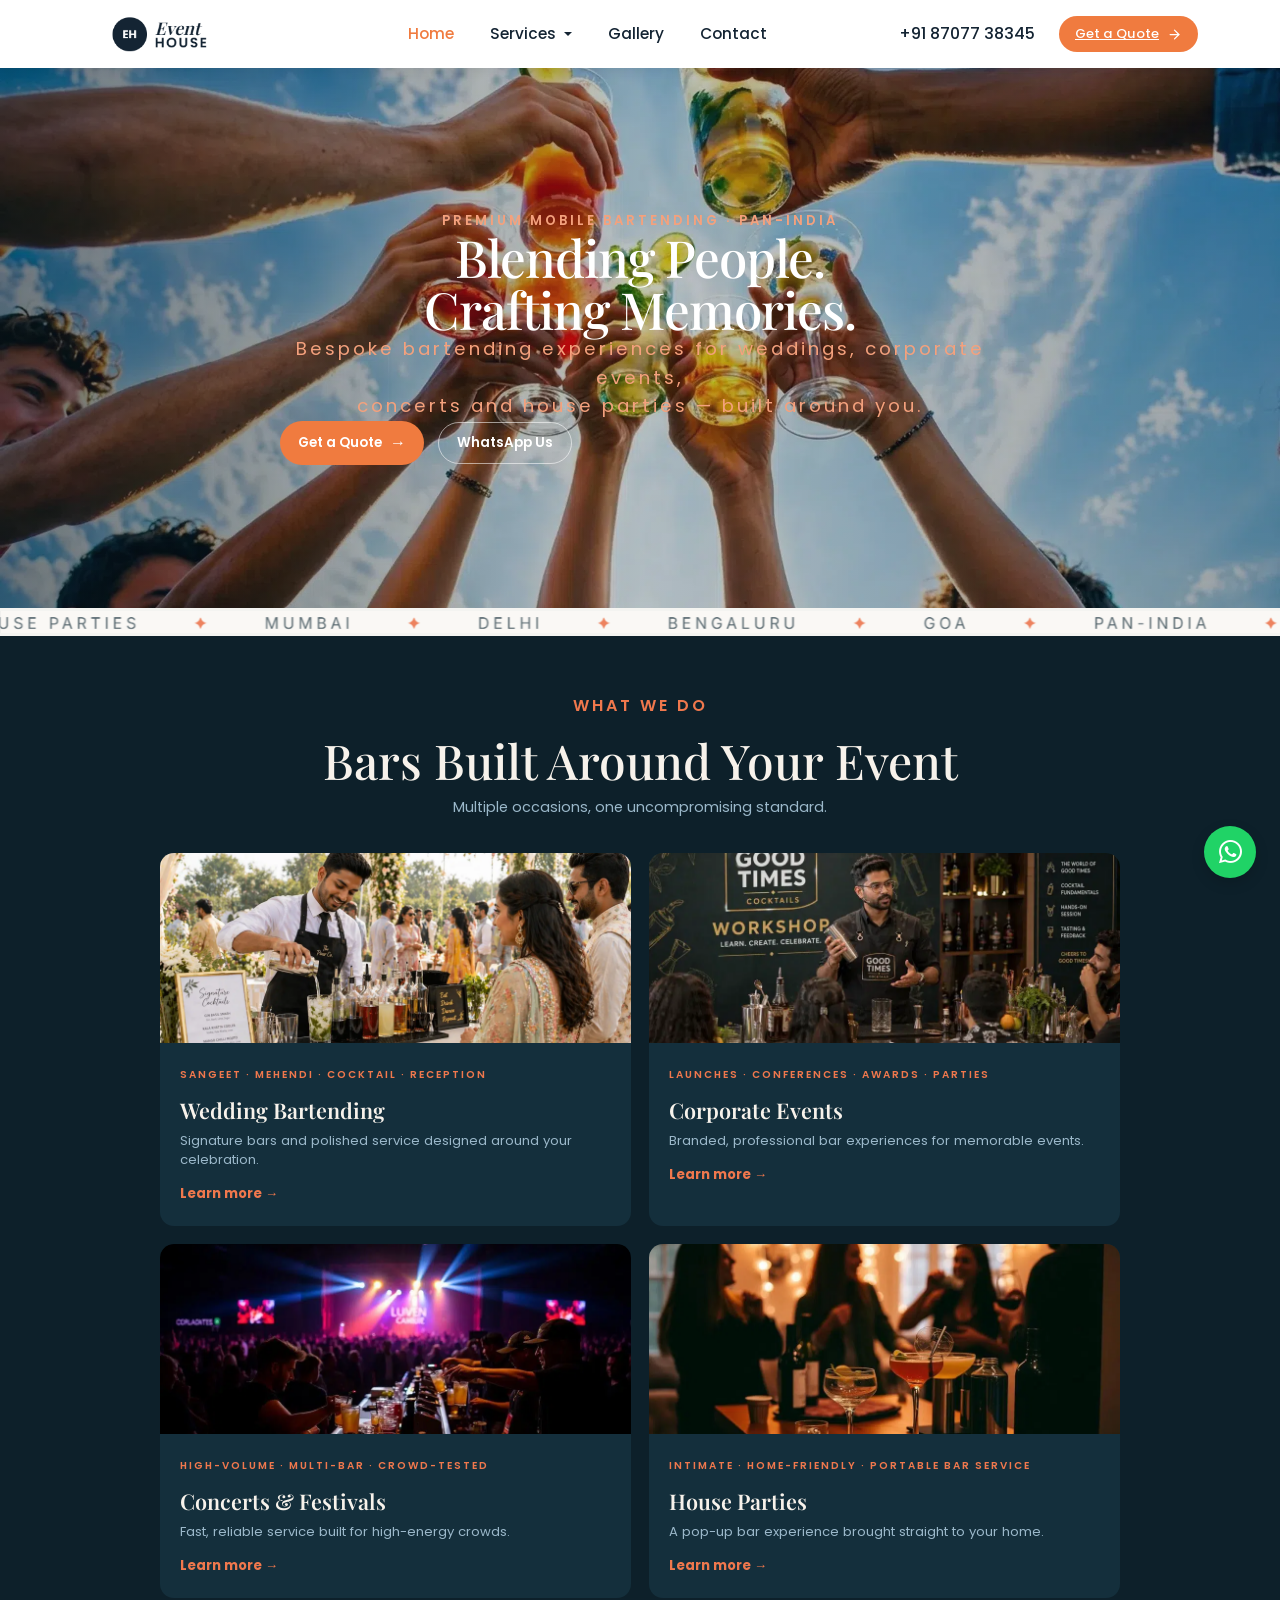
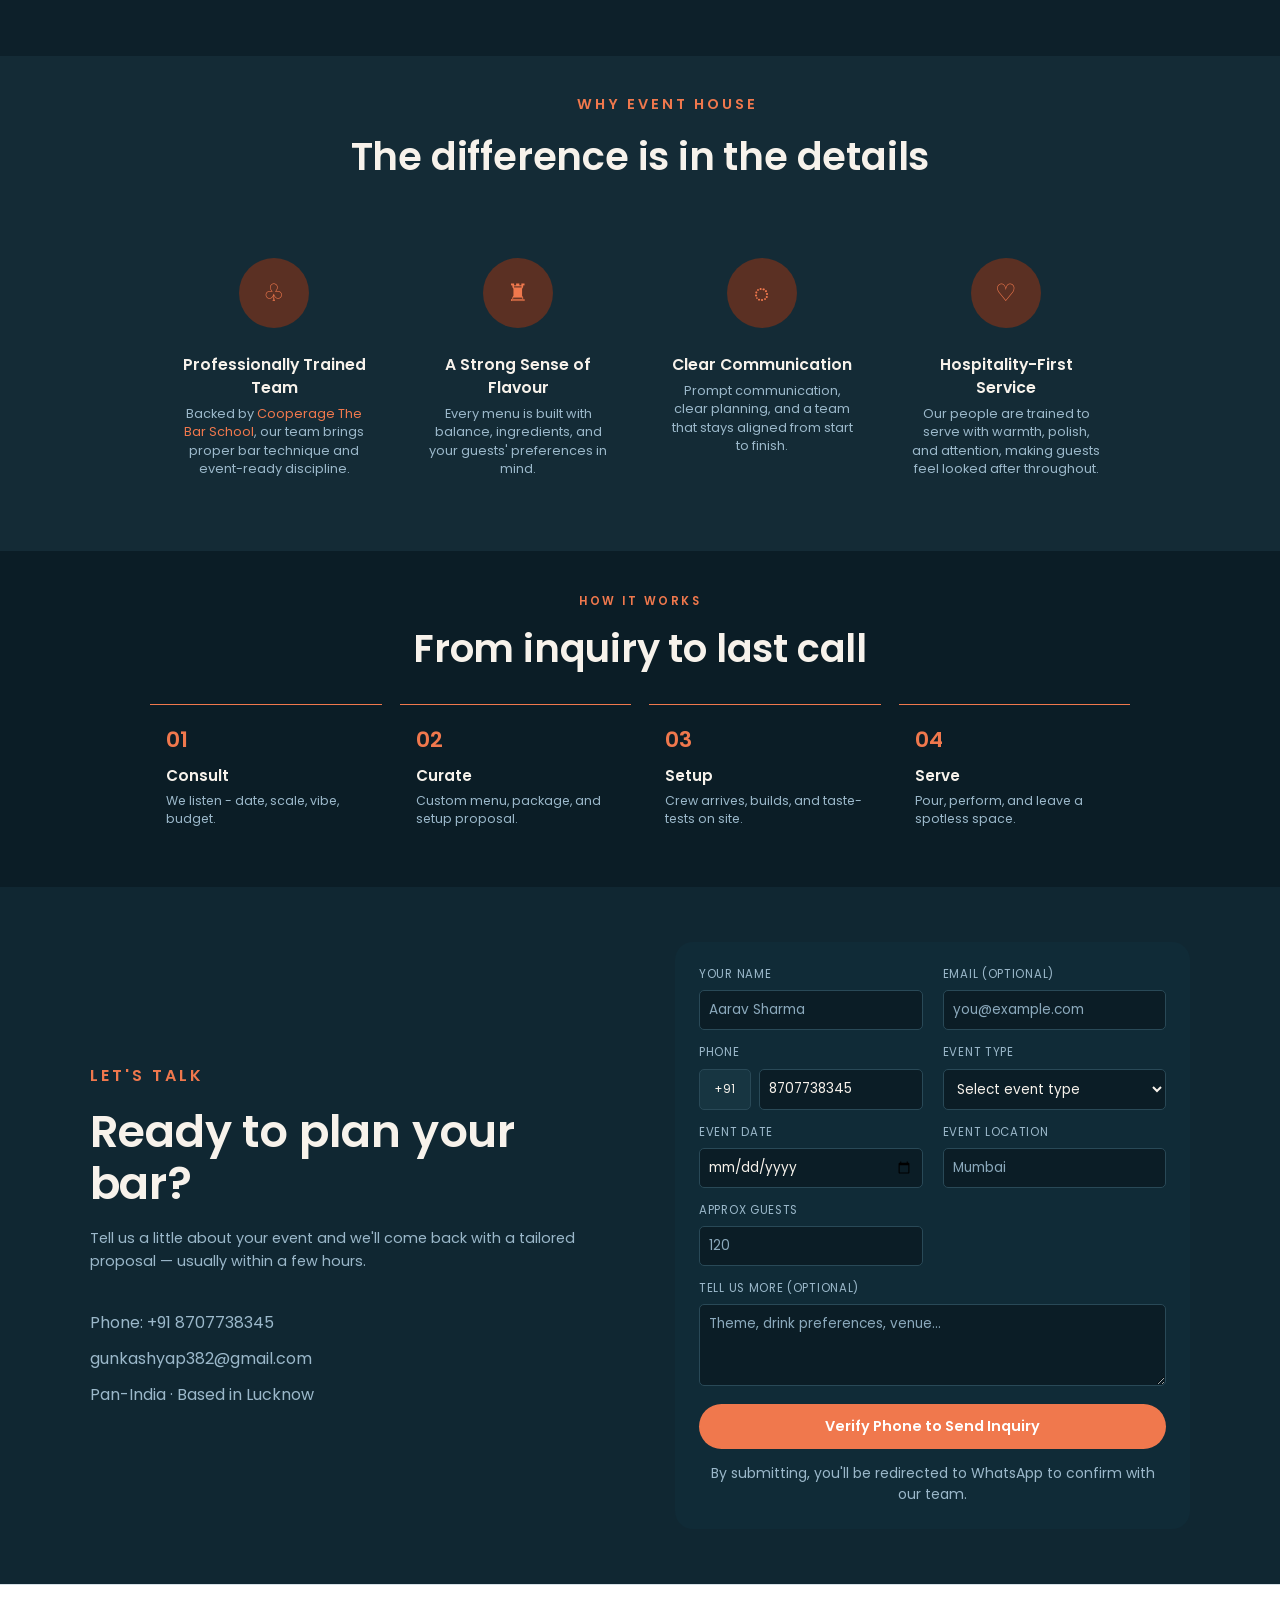
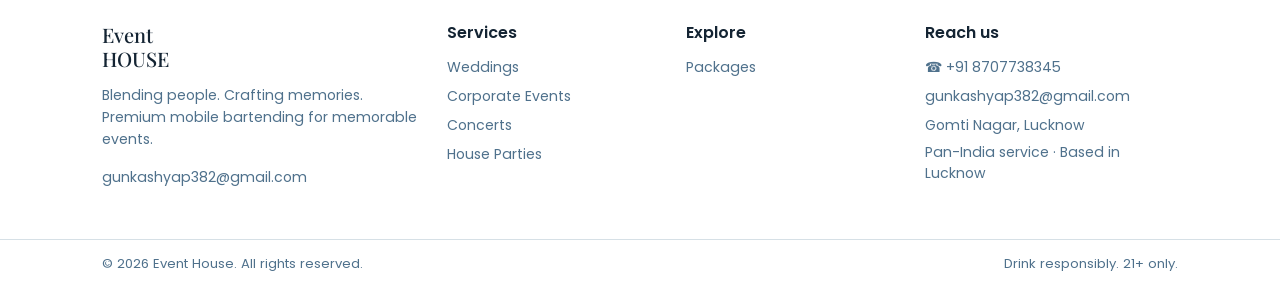
==== commit ba5114e0: "update pages" ====
--- a/index.html
+++ b/index.html
@@ -476,22 +476,23 @@
           href="mailto:gunkashyao382@gmail.com">Email: gunkashyao382@gmail.com</a><span>Pan-India · Based in
           Lucknow</span></div>
     </div>
-   <form name="plan-inquiry" method="POST" data-netlify="true" netlify-honeypot="bot-field" onsubmit="return handlePlanSubmit(event)">
+   <form class="plan-form" name="plan-inquiry" method="POST" data-netlify="true" netlify-honeypot="bot-field" onsubmit="return handlePlanSubmit(event)">
   <input type="hidden" name="form-name" value="plan-inquiry" />
   <p style="display:none"><label>Don't fill this out: <input name="bot-field" /></label></p>
   <div class="plan-fields">
-    <input name="name" placeholder="YOUR NAME">
-    <input type="email" name="email" placeholder="EMAIL (OPTIONAL)">
-    <input name="phone" value="8707738345" placeholder="PHONE">
-    <select name="event-type">
-      <option>Select event type</option>
+    <label>Your name<input name="name" placeholder="Aarav Sharma" required></label>
+    <label>Email (optional)<input type="email" name="email" placeholder="you@example.com"></label>
+    <label class="phone-field">Phone<div class="phone-row"><span>+91</span><input name="phone" value="8707738345" placeholder="9876543210" required></div></label>
+    <label>Event type<select name="event-type" required>
+      <option value="">Select event type</option>
       <option>Wedding</option>
       <option>Corporate Event</option>
       <option>House Party</option>
-    </select>
-    <input name="location" placeholder="EVENT LOCATION">
-    <input name="guests" placeholder="APPROX GUESTS">
-    <textarea name="message" placeholder="Theme, drink preferences, venue..."></textarea>
+    </select></label>
+    <label>Event date<input type="date" name="event-date" required></label>
+    <label>Event location<input name="location" placeholder="Mumbai" required></label>
+    <label>Approx guests<input name="guests" type="number" min="1" placeholder="120" required></label>
+    <label class="form-wide">Tell us more (optional)<textarea name="message" placeholder="Theme, drink preferences, venue..."></textarea></label>
   </div>
   <button type="submit">Verify Phone to Send Inquiry</button>
   <small>By submitting, you'll be redirected to WhatsApp to confirm with our team.</small>
@@ -853,6 +854,13 @@
   return false;
 }
 </script>
+<style>.plan-section .plan-form{display:block;background:#102b37!important;color:#f7f2eb;box-sizing:border-box}.plan-section .plan-fields{display:grid;grid-template-columns:repeat(2,minmax(0,1fr));gap:14px 20px}.plan-section .plan-fields label{display:grid;gap:7px;color:#9bb8ca;font-size:.72rem;letter-spacing:.7px;text-transform:uppercase}.plan-section .plan-fields input,.plan-section .plan-fields select,.plan-section .plan-fields textarea{display:block;width:100%;box-sizing:border-box;border:1px solid #294957;background:#0b1d26;color:#f7f2eb;border-radius:5px;padding:11px;font:400 .84rem Poppins,sans-serif}.plan-section .plan-fields input::placeholder,.plan-section .plan-fields textarea::placeholder{color:#8ba9bc}.plan-section .plan-fields select{color:#f7f2eb}.plan-section .plan-fields textarea{min-height:82px;resize:vertical}.plan-section .form-wide{grid-column:1/-1}.phone-row{display:grid;grid-template-columns:62px 1fr 126px;gap:10px}.phone-row>span{display:grid;place-items:center;background:#173541;border:1px solid #294957;border-radius:5px;color:#f7f2eb}.phone-row input{min-width:0}.otp-btn{border:1px solid #294957;border-radius:5px;background:#0b1d26;color:#f7f2eb;font:600 .78rem Poppins,sans-serif;cursor:pointer}.plan-section .plan-form button[type=submit]{display:block;width:100%;box-sizing:border-box;border:0;border-radius:28px;background:#f0784d;color:#fff;padding:13px;margin-top:18px;font:600 .9rem Poppins,sans-serif;cursor:pointer}.plan-section .plan-form button[type=submit]:hover{background:#d9672c;transform:translateY(-1px)}@media(max-width:520px){.plan-section .plan-fields{grid-template-columns:1fr}.plan-section .form-wide{grid-column:auto}.phone-row{grid-template-columns:52px 1fr}.otp-btn{grid-column:1/-1;padding:10px}}</style>
 </body>
 
-</html>+<style>
+  .plan-section .phone-row{grid-template-columns:52px minmax(0,1fr);gap:8px;align-items:stretch}
+  .plan-section .phone-row input{width:100%!important;min-width:0}
+  @media(max-width:800px){.plan-section{grid-template-columns:1fr;gap:32px;padding:52px 6%}.plan-copy h2{font-size:clamp(2rem,7vw,3rem)}.plan-form{max-width:680px;width:100%;margin:auto}}
+  @media(max-width:560px){.plan-section{padding:38px 5%;gap:24px}.plan-form{padding:16px!important;border-radius:12px}.plan-section .plan-fields{grid-template-columns:1fr;gap:12px}.plan-section .form-wide{grid-column:auto}.plan-section .phone-row{grid-template-columns:48px minmax(0,1fr);gap:8px}.plan-section .plan-form button[type=submit]{margin-top:14px;padding:14px 12px;font-size:.84rem;line-height:1.25}.plan-section .plan-form small{display:block;line-height:1.45;padding:0 8px}}
+</style>
+</html>
--- a/style.css
+++ b/style.css
@@ -516,6 +516,8 @@
 
 @media(max-width:600px){.main-footer{display:grid!important;grid-template-columns:repeat(2,minmax(0,1fr));gap:24px 18px;padding:30px 7%!important}.main-footer>div{min-width:0}.main-footer>div:first-child{grid-column:1/-1}.main-footer h3{font-size:1.25rem!important;line-height:1.05}.main-footer h4{font-size:.95rem!important;margin-bottom:9px}.main-footer p,.main-footer a{font-size:.8rem!important;line-height:1.55;overflow-wrap:anywhere}.main-footer>div:last-child p{margin-bottom:5px}.footer-bottom{display:block;padding:13px 7%!important;font-size:.75rem!important;line-height:1.7}.footer-bottom span{display:block}}@media(max-width:400px){.main-footer{grid-template-columns:1fr}.main-footer>div:first-child{grid-column:auto}}
 
+.plan-section{padding:58px 7%;grid-template-columns:minmax(0,1fr) minmax(0,1fr);gap:42px;align-items:center}.plan-copy{min-width:0}.plan-copy h2{font-size:clamp(1.9rem,3.5vw,3rem)!important;line-height:1.15!important;margin:12px 0}.plan-copy>span{max-width:500px;font-size:.9rem}.plan-details{gap:8px;margin-top:24px}.plan-form{width:100%;max-width:620px;margin:0 auto;padding:22px;border-radius:14px;box-sizing:border-box}.plan-fields{gap:10px}.plan-form input,.plan-form select,.plan-form textarea{min-width:0;padding:10px;font-size:.82rem}.plan-form textarea{min-height:78px}.plan-form button{padding:11px;margin-top:14px;font-size:.84rem;cursor:pointer}@media(max-width:800px){.plan-section{grid-template-columns:1fr;gap:28px;padding:46px 7%}.plan-copy{text-align:center}.plan-copy>span{margin:0 auto}.plan-details{justify-items:center}.plan-form{max-width:680px}}@media(max-width:520px){.plan-section{padding:38px 6%}.plan-fields{grid-template-columns:1fr}.plan-form textarea{grid-column:auto}.plan-form{padding:16px}.plan-form label{font-size:.64rem}.plan-form input,.plan-form select,.plan-form textarea{font-size:.78rem}.plan-form button{font-size:.8rem}}
+
 /* Compact corporate footer, matching the home page proportions. */
 .corporate-footer{
     grid-template-columns:1.35fr 1fr 1fr 1.15fr;
